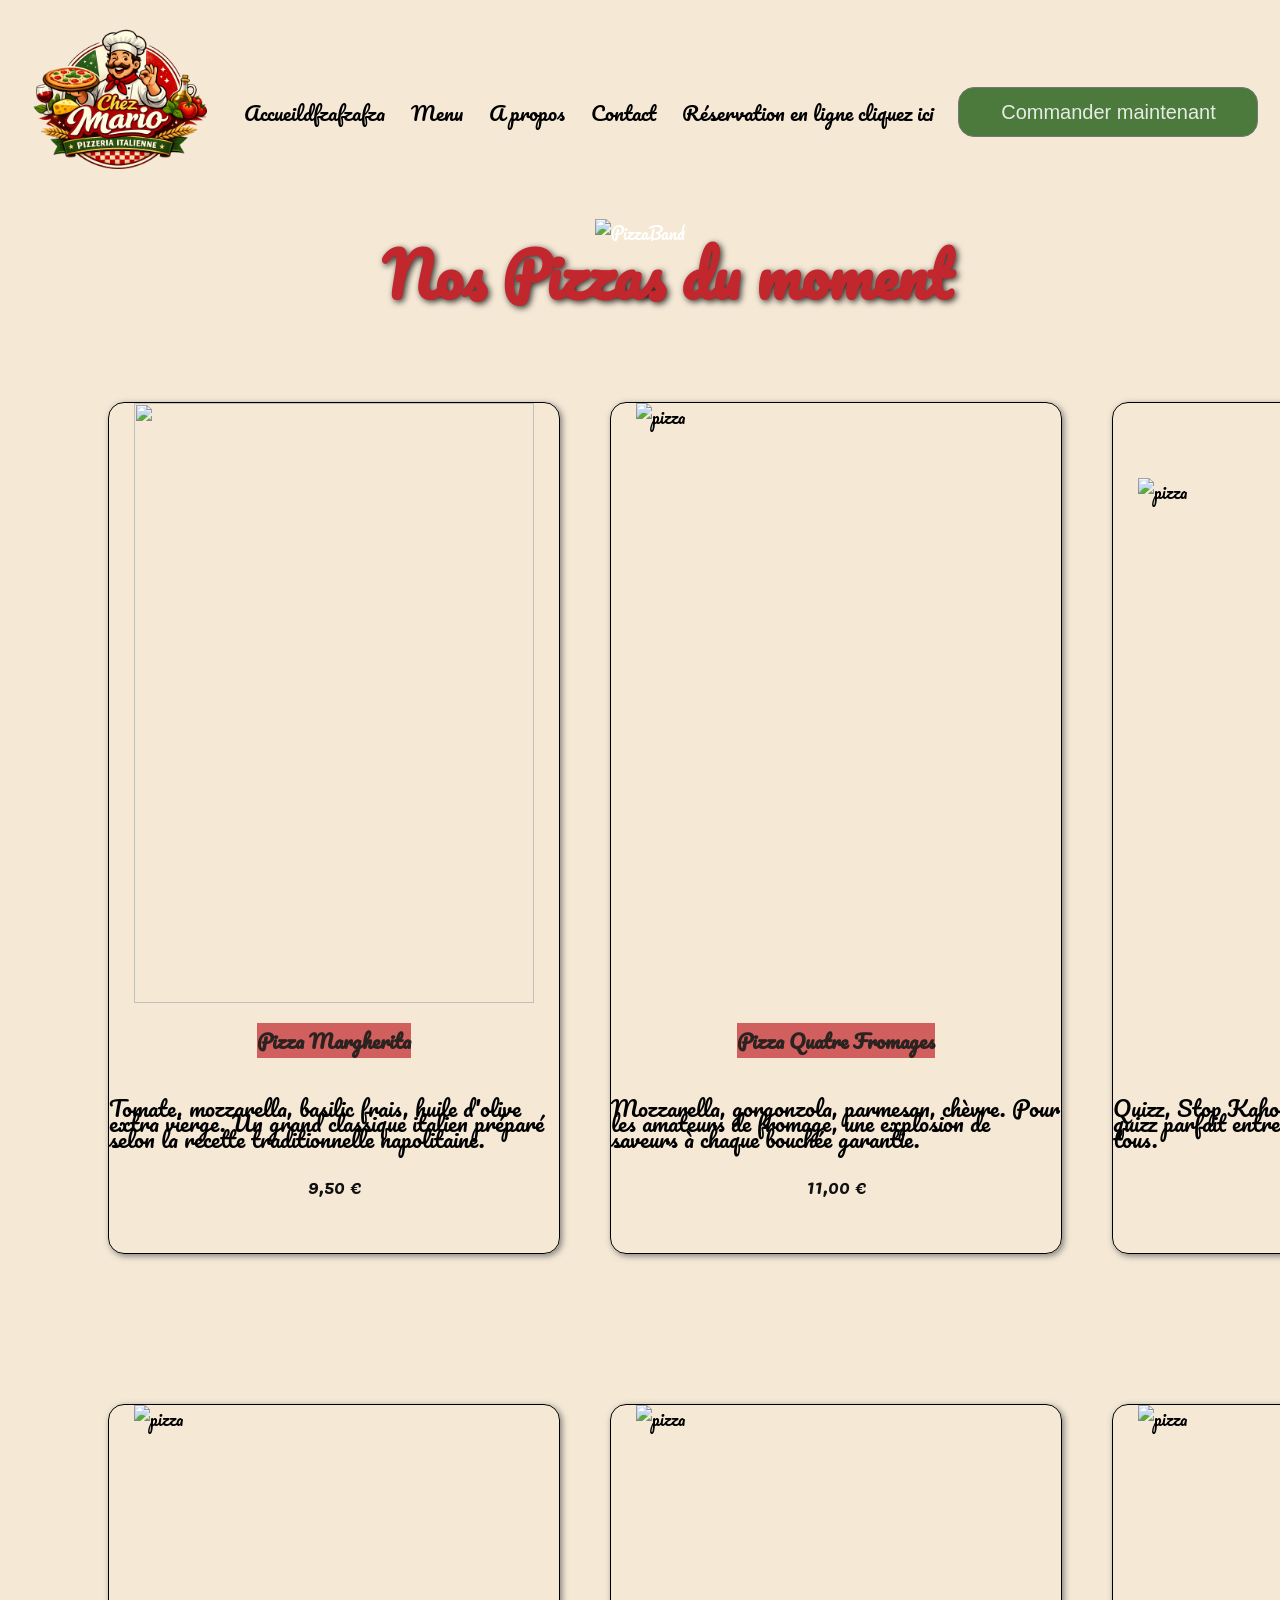
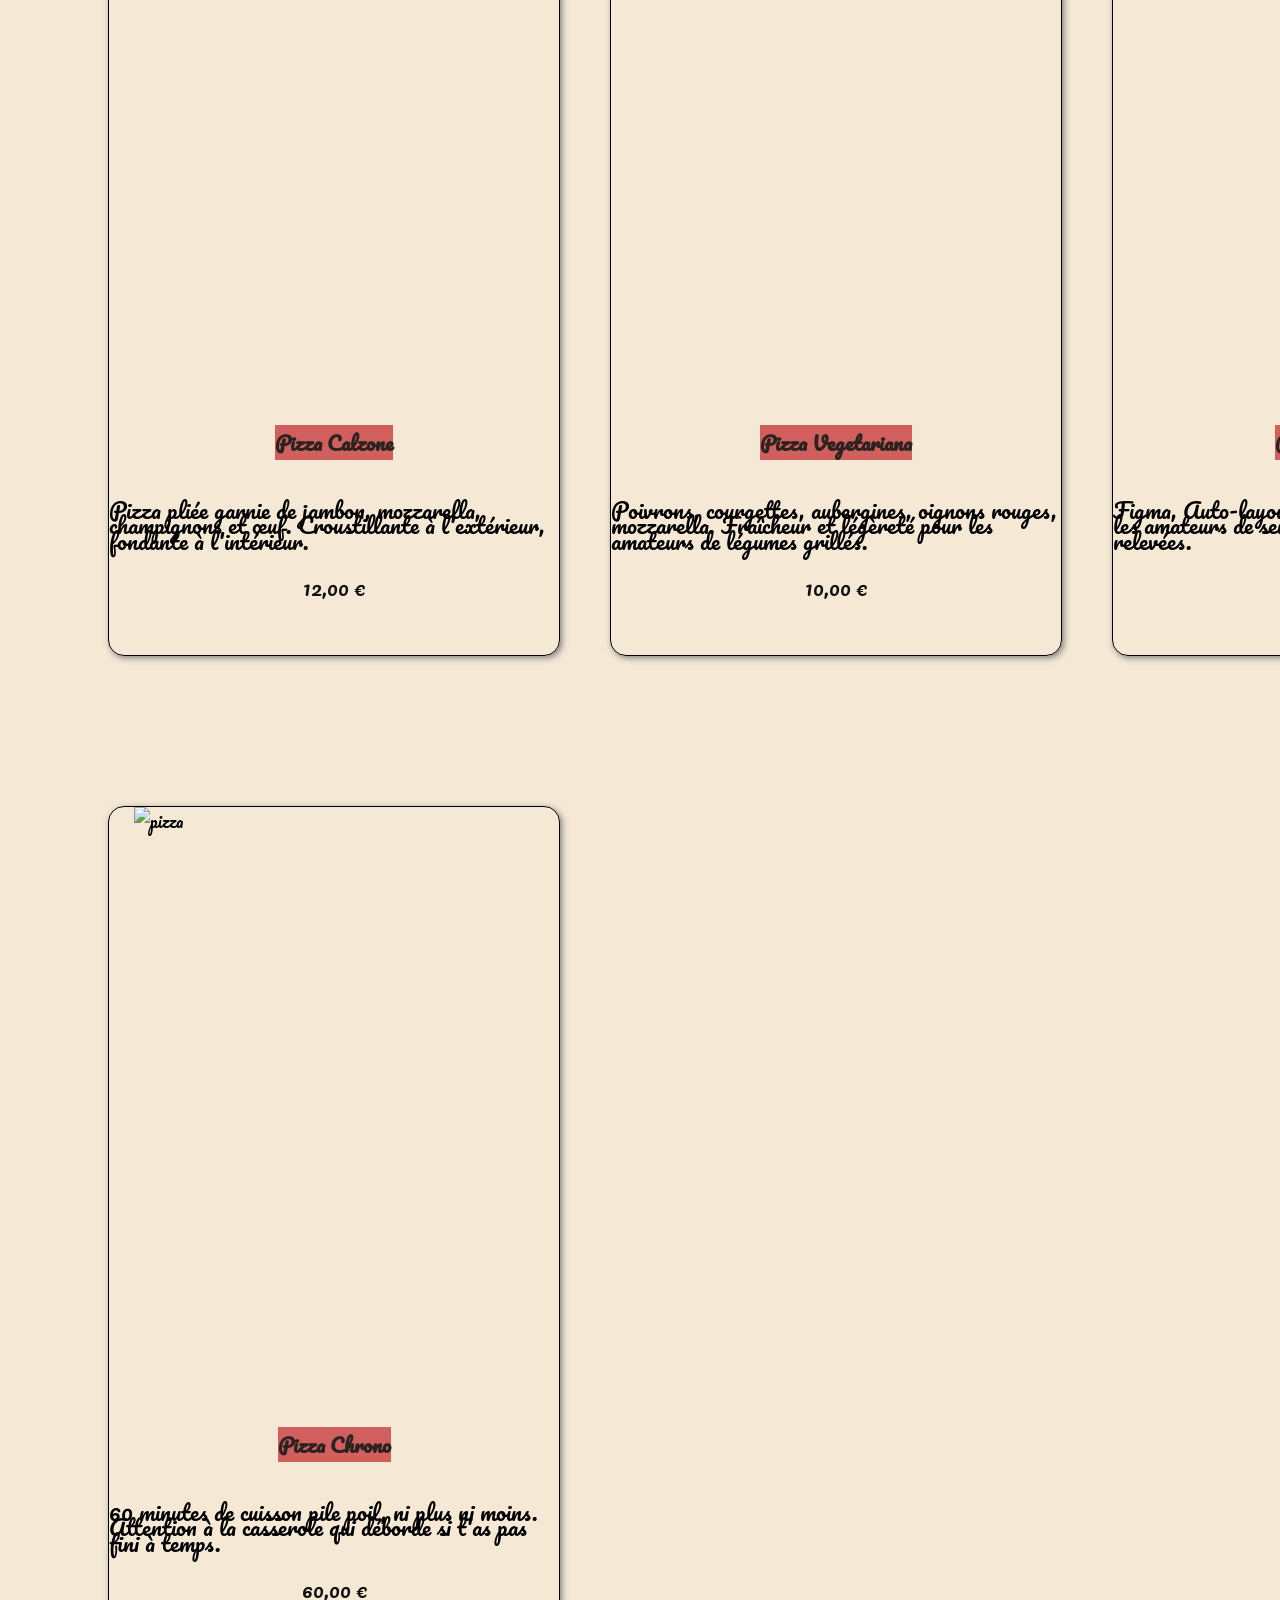
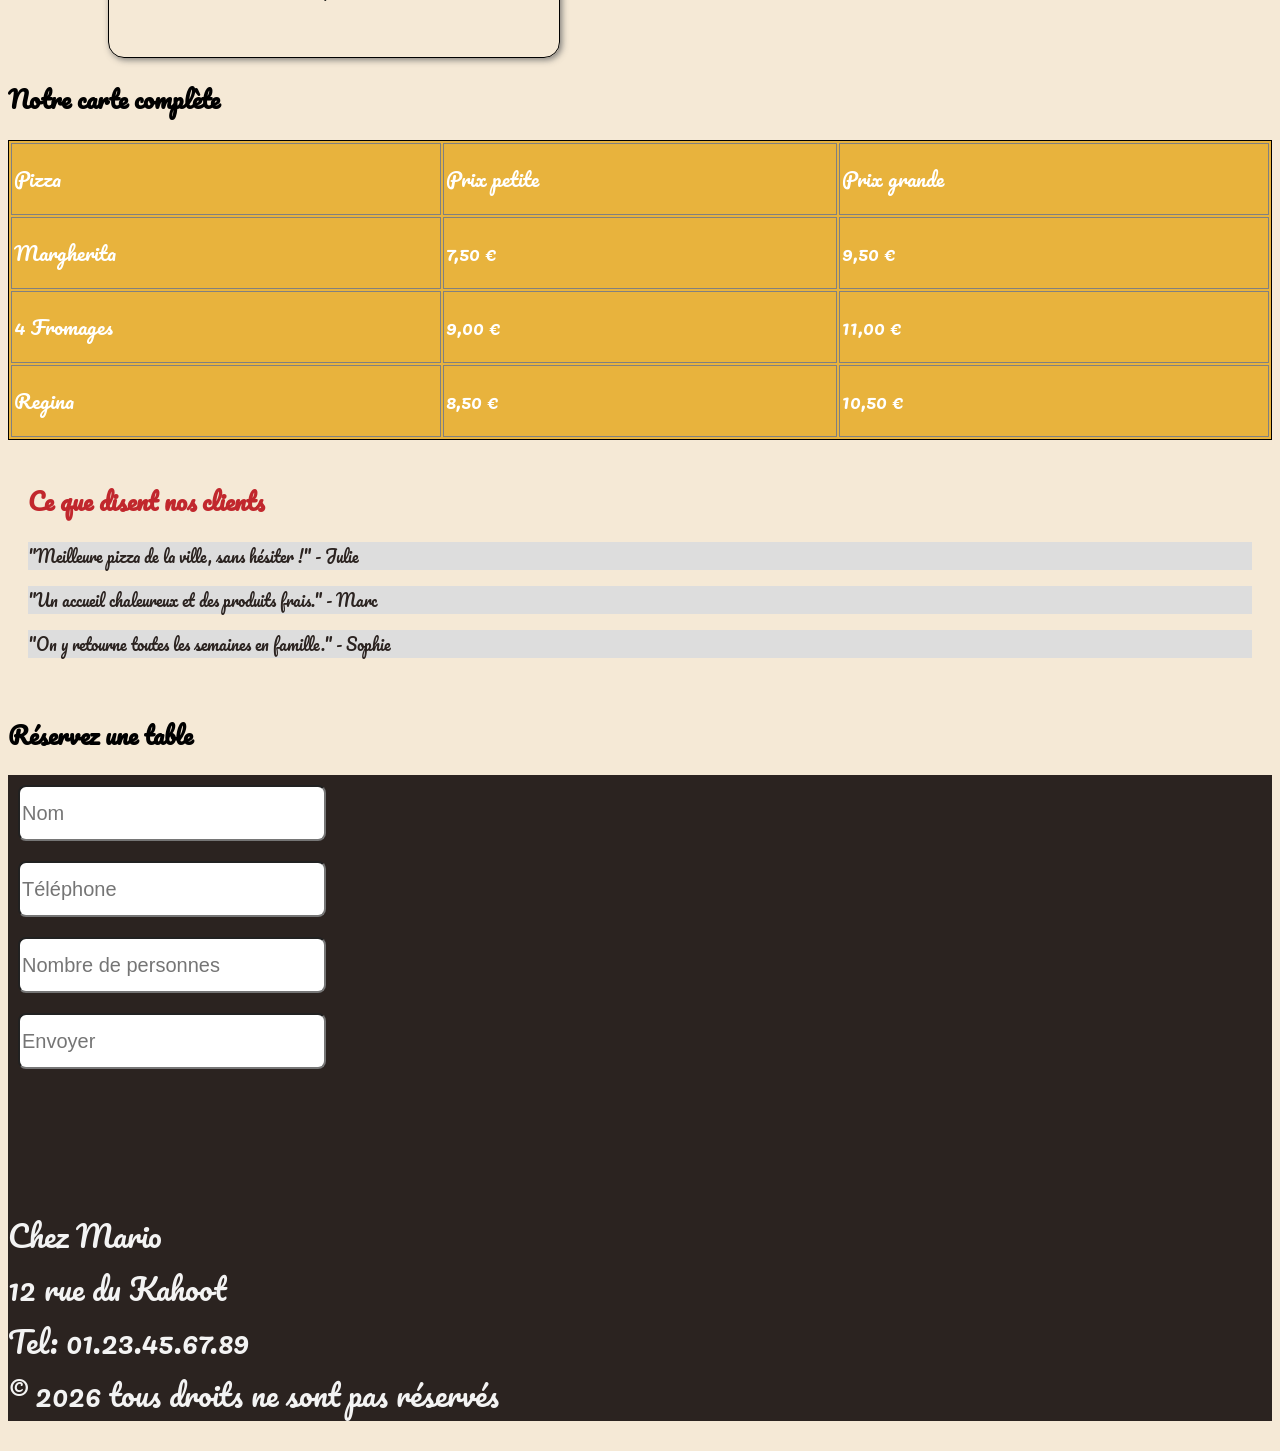
==== index.html @ 7721d5bf "ajout chemin avec IMG" ====
<!DOCTYPE html>
<html>

<head>
  <meta charset="UTF-8">
  <title>Chez Mario - Pizzeria</title>
  <meta name="description"
    content="La pizza la plus stylée depuis la promo CDUI, testée et approuvée par 14 militaires en reconversion.">
  <link rel="stylesheet" href="style.css">
</head>

<body>

  <!-- 🕵️ Easter egg n°1 : si tu lis ce commentaire, va dire à Wassila que t'as trouvé le premier oeuf caché, +1 point bonus -->

  <div class="nav">
    <img class="logoMario" src="img/logo.png" alt="Mario pizzeria">
    <a href="#">Accueildfzafzafza</a>
    <a href="#">Menu</a>
    <a href="#">A propos</a>
    <a href="#">Contact
      <a href="#">Réservation en ligne cliquez ici</a>
      <button class="btn">Commander maintenant</button>
  </div>

  <div class="hero">
    <div class="hero-image">
      <img class="logoPizza" src="\Site-pizza-a-refondre\img\logo2.jpg" alt="PizzaBand">
      <h2 class="hero-title">Nos Pizzas du moment</h2>
    </div>
  </div>

  <div class="cards">
    <div class="card" id="card1">

      <img src="/Site-pizza-a-refondre/img/pizza01.jpeg">
      <h3>Pizza Margherita</h3>
      <p>Tomate, mozzarella, basilic frais, huile d'olive extra vierge. Un grand classique italien préparé selon la
        recette traditionnelle napolitaine.</p>
      <span class="price">9,50 €</span>
    </div>

    <div class="card" id="card2">

      <img src="/Site-pizza-a-refondre/img/pizza02.jpeg" alt="pizza">
      <h3>Pizza Quatre Fromages</h3>
      <p>Mozzarella, gorgonzola, parmesan, chèvre. Pour les amateurs de fromage, une explosion de saveurs à chaque
        bouchée garantie.</p>
      <span class="price">11,00 €</span>
    </div>

    <div class="card" id="card3">
      <h3>Pizza Kahoot</h3>
      <img src="/Site-pizza-a-refondre/img/pizza03.jpeg" alt="pizza">
      <p>Quizz, Stop Kahoot, Conforama, Lt Bus. Un quizz parfait entre simplicité et humour pour tous.</p>
      <span class="price">10,50 €</span>
    </div>

    <div class="card" id="card4">

      <img src="\Site-pizza-a-refondre\img\pizza04.jpeg" alt="pizza">
      <h3>Pizza Calzone</h3>
      <p>Pizza pliée garnie de jambon, mozzarella, champignons et œuf. Croustillante à l'extérieur, fondante à
        l'intérieur.</p>
      <span class="price">12,00 €</span>
    </div>

    <div class="card" id="card5">
      <img src="\Site-pizza-a-refondre\img\pizzza05.jpeg" alt="pizza">
      <h3>Pizza Vegetariana</h3>
      <p>Poivrons, courgettes, aubergines, oignons rouges, mozzarella. Fraîcheur et légèreté pour les amateurs de
        légumes grillés.</p>
      <span class="price">10,00 €</span>
    </div>

    <div class="card" id="card6">

      <img src="\Site-pizza-a-refondre\img\pizzza06.jpeg" alt="pizza">
      <h3>Pizza Discount</h3>
      <p>Figma, Auto-layout, tomate, Composant. Pour les amateurs de sensations fortes et de saveurs relevées.</p>
      <span class="price">11,50 €</span>
    </div>

    <!-- 🕵️ Easter egg n°2 : cette carte elle n'apparaîtra nulle part si display:flex déborde mal, patience -->
    <div class="card" id="card7">

      <img src="\Site-pizza-a-refondre\img\pizzza06.jpeg" alt="pizza">
      <h3>Pizza Chrono</h3>
      <p>60 minutes de cuisson pile poil, ni plus ni moins. Attention à la casserole qui déborde si t'as pas fini à
        temps.</p>
      <span class="price">60,00 €</span>
    </div>
  </div>

  <h2>Notre carte complète</h2>
  <table class="menu-table">
    <tr>
      <td>Pizza</td>
      <td>Prix petite</td>
      <td>Prix grande
    </tr>
    <tr>
      <td>Margherita</td>
      <td>7,50 €</td>
      <td>9,50 €</td>
    </tr>
    <tr>
      <td>4 Fromages</td>
      <td>9,00 €
      <td>11,00 €</td>
    </tr>
    <tr>
      <td>Regina</td>
      <td>8,50 €</td>
      <td>10,50 €</td>
    </tr>
  </table>

  <div class="avis">
    <h2>Ce que disent nos clients</h2>
    <div class="item">
      <span>"Meilleure pizza de la ville, sans hésiter !" - Julie</span><br>
      <p></p>
    </div>
    <div class="item">
      <span>"Un accueil chaleureux et des produits frais." - Marc</span><br>
      <p></p>
    </div>
    <div class="item">
      <span>"On y retourne toutes les semaines en famille." - Sophie</span><br>
      <p></p>
    </div>
  </div>

  <h2>Réservez une table</h2>
  <form>
    <input type="text" placeholder="Nom">
    <input type="text" placeholder="Téléphone">
    <input type="text" placeholder="Nombre de personnes">
    <input type="text" placeholder="Envoyer">
  </form>

  <div class="footer">
    <p>Chez Mario <br> 12 rue du Kahoot <br> Tel: 01.23.45.67.89 <br> © 2026 tous droits ne sont pas réservés
  </div>

  <!-- Easter egg n°3 : le dernier oeuf caché. Si t'as ouvert l'inspecteur jusqu'ici, t'es exactement le genre de dev qu'on veut former. -->

</body>

</html>
---- style.css ----
@import url('https://fonts.googleapis.com/css2?family=Nunito:ital,wght@0,200..1000;1,200..1000&family=Pacifico&display=swap');

.logoMario {
  height: 200px;
}

body {
  background-color: #F5E9D6;
  font-family: pacifico;
}

.logoPizza {
  height: 385px;
}

.hero {
  color: #ffffff;
  padding: 5px;
  text-align: center;
  margin-bottom: 50px;
}

.hero-image {
  position: relative;
  display: inline-block;
}

.hero-title {
  font-family: pacifico;
  position: absolute;
  top: 20%;
  left: 80%;
  transform: translate(-50%, -50%);
  color: #C1272D;
  text-shadow: 2px 2px 6px rgba(0, 0, 0, 0.8);
  white-space: nowrap;
}

h1 {
  color: #F5E9D6;
  font-size: 60px;
  text-shadow: 2px 2px black;
  text-align: center;
  background: #C1272D;
}


.nav {
  margin-top: 10px;
  display: flex;
  justify-content: space-around;
  background-color: #F5E9D6;
  padding: 2px;
}

.nav a {
  display: flex;
  align-items: center;
  color: rgb(0, 0, 0);
  margin-right: 3px;
  text-decoration: none;
  font-size: 20px;
}

.hero h2{
font-size: 60px;
}

.hero h2.title {
font-family: nunito;
}

.cards {
  display: grid;
  grid-template-columns: repeat(3, 1fr);
  grid-template-rows: repeat(2, 1fr);
  gap: 50px;
  margin-left: 100px;
}

.card h3 {
  font-size: 20px;
  color: #2B2320;
  justify-content: center;
  background-color: #c1272cb4;
  position: relative;
}


.card p {
  font-size: 22px;
  line-height: 0.7;
}

.card img {
  width: 400px;
  height: 400px;
}

div.card {
  border: 1px solid black;
  border-radius: 1rem;
  display: flex;
  flex-direction: column;
  align-items: center;
  width: 450px;
  height: 850px;
  box-shadow: 2px 2px 6px rgba(102, 102, 102, 0.815);
  margin-top: 100px;
}

.card img {
  width: 400px;
  height: 600px;
}

button {
  background: #4C7A3D;
  color: #e6ece4;
  height: 50px;
  width: 300px;
  border: 1px solid rgb(119, 118, 118);
  border-radius: 1rem;
  padding: 1px;
  font-size: 20px;
  font-family:Arial, Helvetica, sans-serif;
}

.nav {
  display: flex;
  align-items: center;
}

.menu-table {
  width: 100%;
  height: 300px;
  border: 1px solid black;
  font-size: 20px;
  color: white;
  background: #E8B33D;
}

.menu-table td {
  border: 1px solid grey;
  padding: 2px;
}

.avis {
  background: #F5E9D6;
  color: #C1272D;
  padding: 20px;
}

.avis .item {
  background: #ddd;
  color: #2B2320;
  margin-bottom: 1px;
  position: relative;
  z-index: 1;
}

.avis .item span {
  position: absolute;
  top: 0;
  left: 0;
  z-index: 1;
}

form {
  display: flex;
  flex-direction: column;
  gap: 20px;
  background: #2B2320;
  color: black;
  padding: 10px;
}

form input {
  
  width: 300px;
  height: 50px;
  font-size: 20px;
  border-radius: 0.5rem;
}

form button {
  background: rgb(255, 255, 255);
  color: black;
}

.footer {
  background-color: #2B2320;
  color: #f3f3f3;
  padding: 100px 0px 0px 0px;
  text-align: left;
  font-size: 30px;
}

.price {
  color: rgb(17, 17, 17);
  font-size: 20px;
}

span.price {
  display: flex;

}
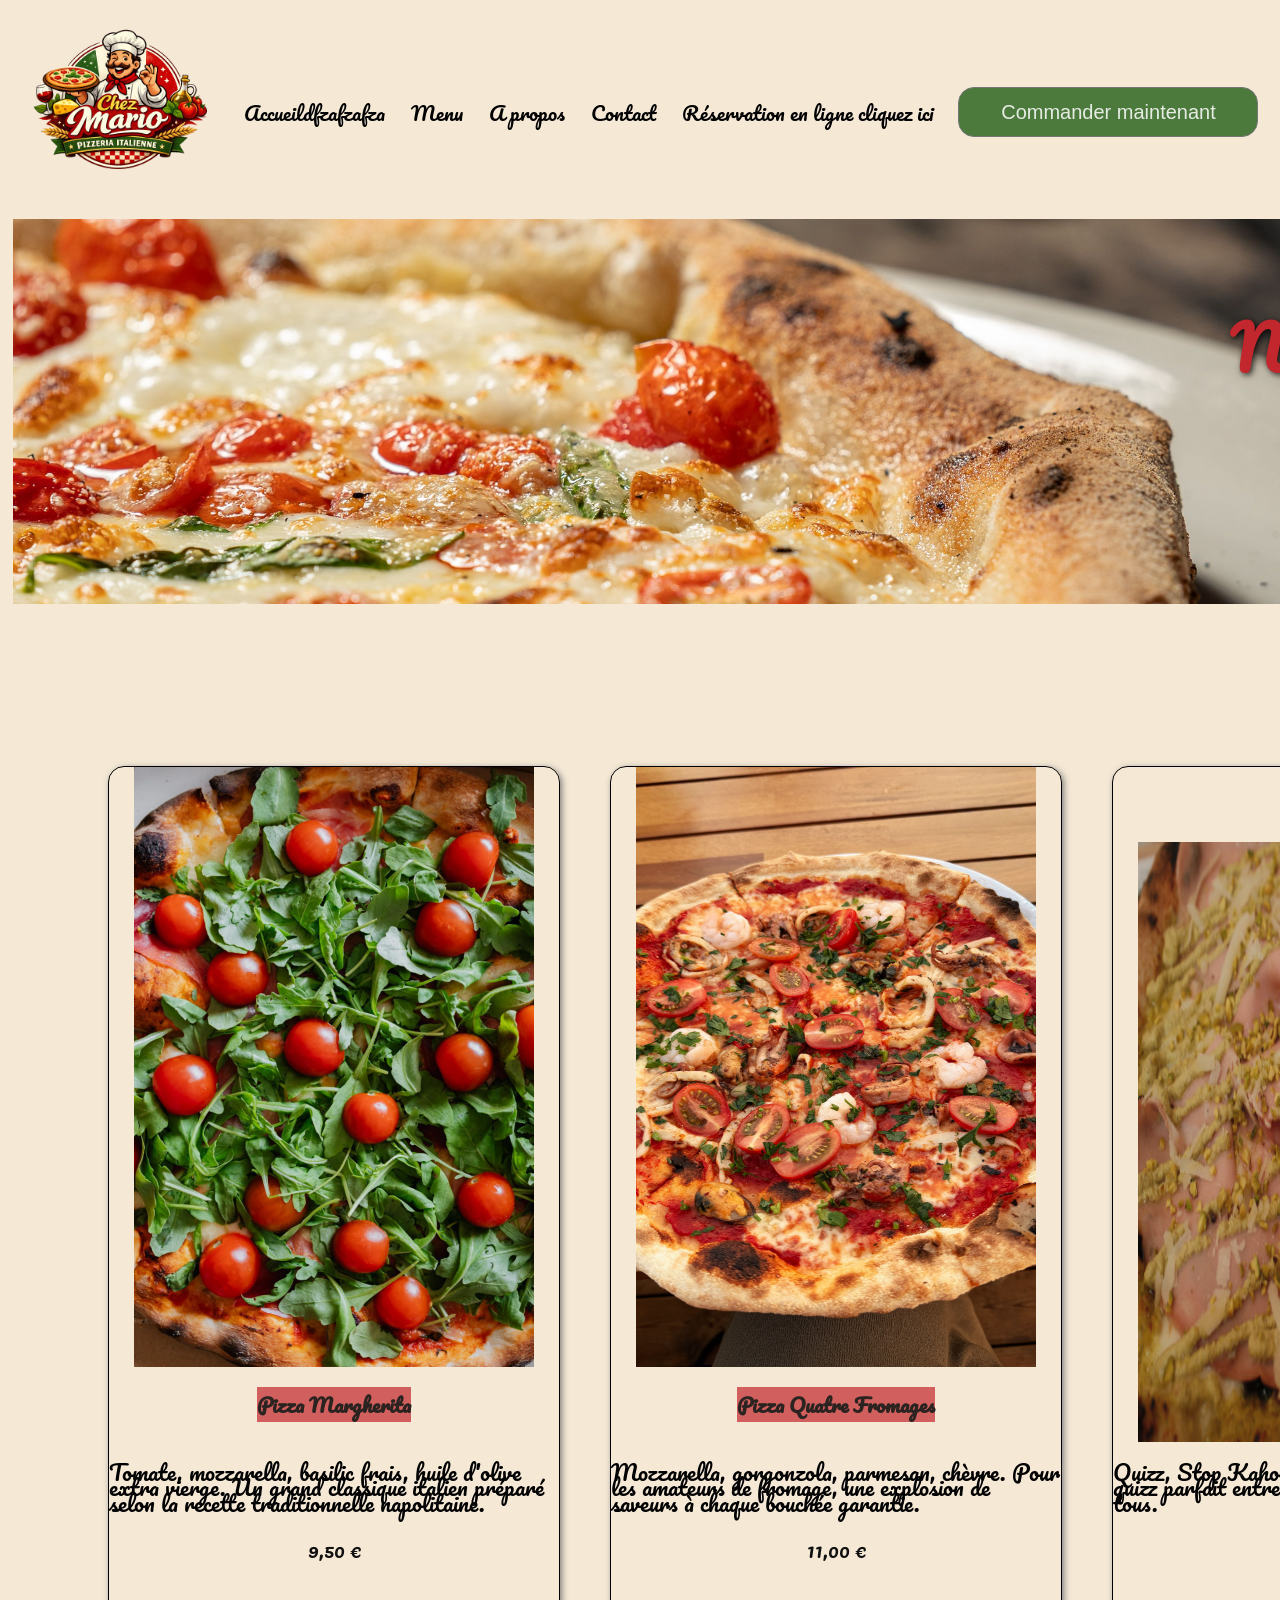
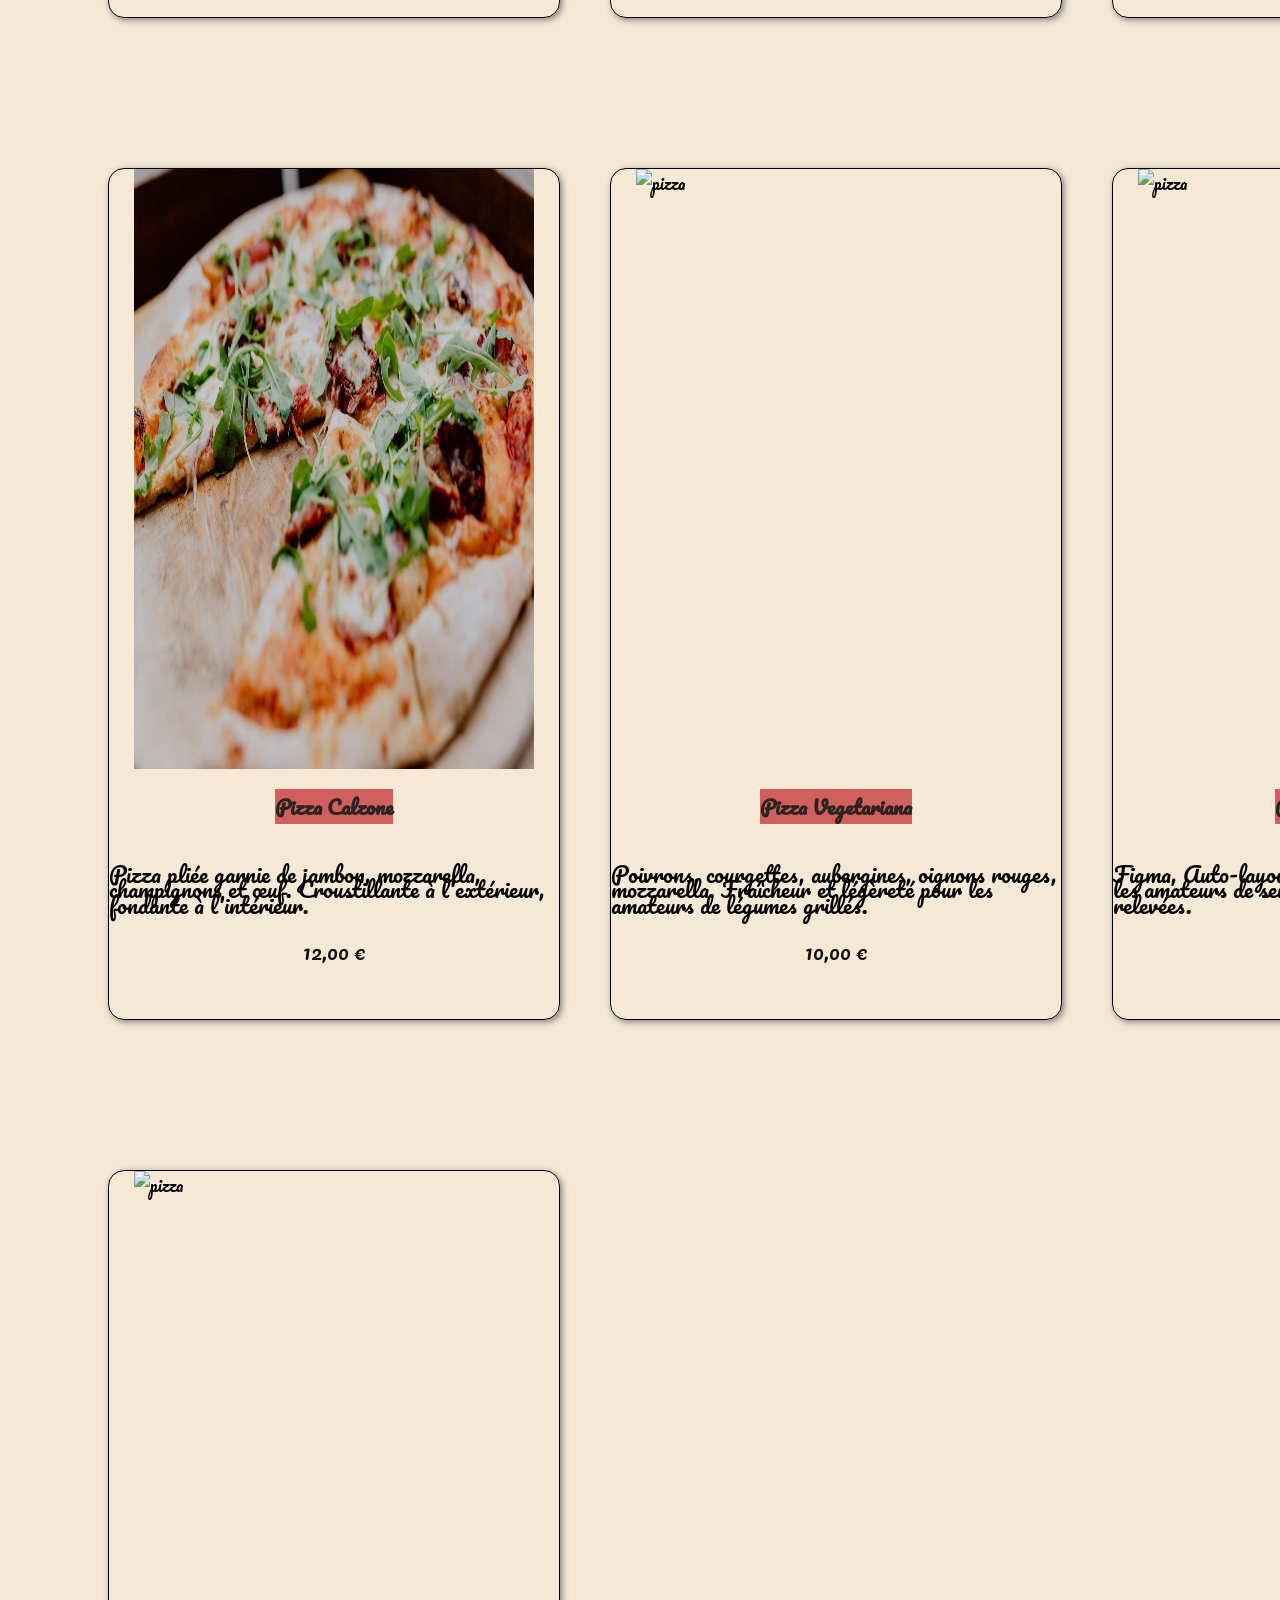
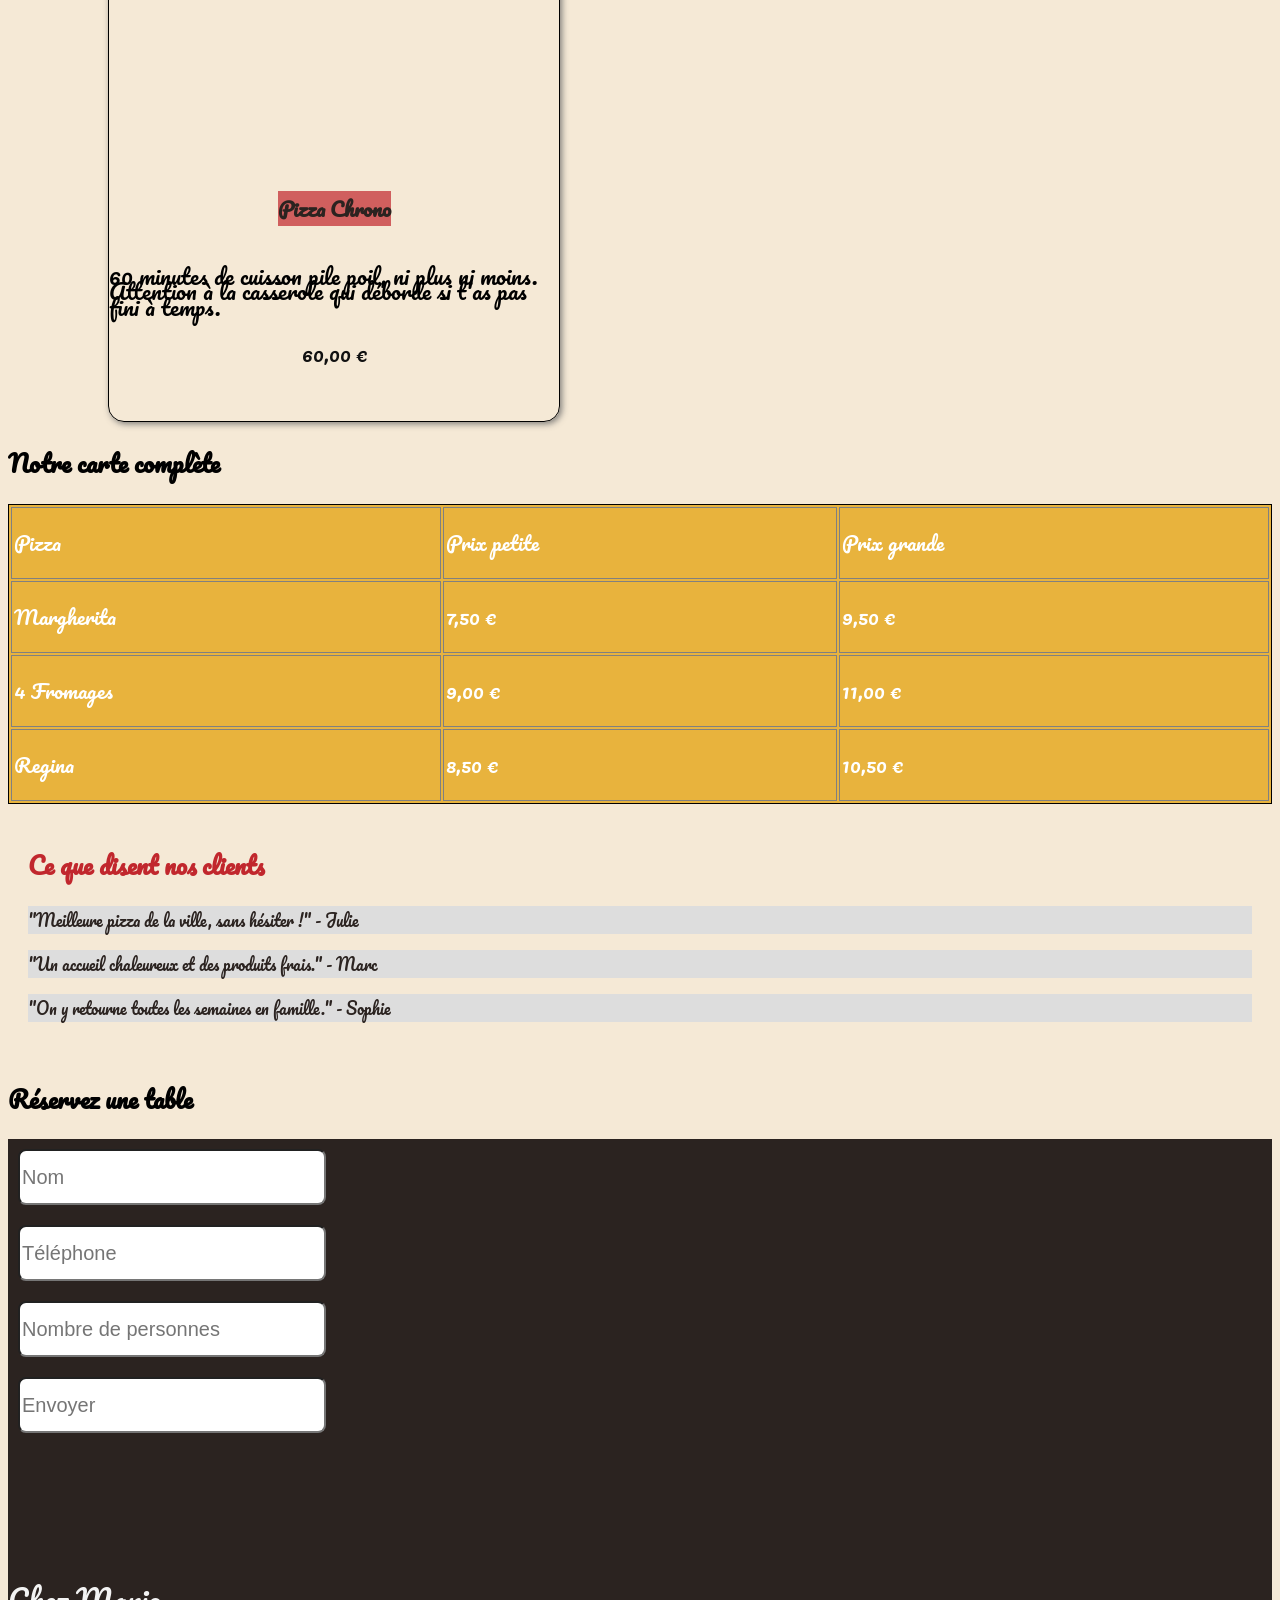
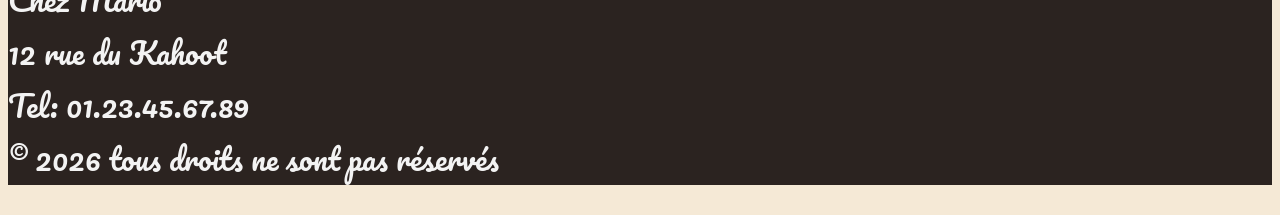
==== commit f1414d2f: "Changement photo" ====
--- a/index.html
+++ b/index.html
@@ -25,7 +25,7 @@
 
   <div class="hero">
     <div class="hero-image">
-      <img class="logoPizza" src="\Site-pizza-a-refondre\img\logo2.jpg" alt="PizzaBand">
+      <img class="logoPizza" src="img/logo2.jpg" alt="PizzaBand">
       <h2 class="hero-title">Nos Pizzas du moment</h2>
     </div>
   </div>
@@ -33,7 +33,7 @@
   <div class="cards">
     <div class="card" id="card1">
 
-      <img src="/Site-pizza-a-refondre/img/pizza01.jpeg">
+      <img src="img/pizza01.jpeg">
       <h3>Pizza Margherita</h3>
       <p>Tomate, mozzarella, basilic frais, huile d'olive extra vierge. Un grand classique italien préparé selon la
         recette traditionnelle napolitaine.</p>
@@ -42,7 +42,7 @@
 
     <div class="card" id="card2">
 
-      <img src="/Site-pizza-a-refondre/img/pizza02.jpeg" alt="pizza">
+      <img src="img/pizza02.jpeg" alt="pizza">
       <h3>Pizza Quatre Fromages</h3>
       <p>Mozzarella, gorgonzola, parmesan, chèvre. Pour les amateurs de fromage, une explosion de saveurs à chaque
         bouchée garantie.</p>
@@ -51,14 +51,14 @@
 
     <div class="card" id="card3">
       <h3>Pizza Kahoot</h3>
-      <img src="/Site-pizza-a-refondre/img/pizza03.jpeg" alt="pizza">
+      <img src="img/pizza03.jpeg" alt="pizza">
       <p>Quizz, Stop Kahoot, Conforama, Lt Bus. Un quizz parfait entre simplicité et humour pour tous.</p>
       <span class="price">10,50 €</span>
     </div>
 
     <div class="card" id="card4">
 
-      <img src="\Site-pizza-a-refondre\img\pizza04.jpeg" alt="pizza">
+      <img src="img/pizza04.jpeg" alt="pizza">
       <h3>Pizza Calzone</h3>
       <p>Pizza pliée garnie de jambon, mozzarella, champignons et œuf. Croustillante à l'extérieur, fondante à
         l'intérieur.</p>
@@ -66,7 +66,7 @@
     </div>
 
     <div class="card" id="card5">
-      <img src="\Site-pizza-a-refondre\img\pizzza05.jpeg" alt="pizza">
+      <img src="img/pizza05.jpeg" alt="pizza">
       <h3>Pizza Vegetariana</h3>
       <p>Poivrons, courgettes, aubergines, oignons rouges, mozzarella. Fraîcheur et légèreté pour les amateurs de
         légumes grillés.</p>
@@ -75,7 +75,7 @@
 
     <div class="card" id="card6">
 
-      <img src="\Site-pizza-a-refondre\img\pizzza06.jpeg" alt="pizza">
+      <img src="img/pizza06.jpeg" alt="pizza">
       <h3>Pizza Discount</h3>
       <p>Figma, Auto-layout, tomate, Composant. Pour les amateurs de sensations fortes et de saveurs relevées.</p>
       <span class="price">11,50 €</span>
@@ -84,7 +84,7 @@
     <!-- 🕵️ Easter egg n°2 : cette carte elle n'apparaîtra nulle part si display:flex déborde mal, patience -->
     <div class="card" id="card7">
 
-      <img src="\Site-pizza-a-refondre\img\pizzza06.jpeg" alt="pizza">
+      <img src="img/pizza06.jpeg" alt="pizza">
       <h3>Pizza Chrono</h3>
       <p>60 minutes de cuisson pile poil, ni plus ni moins. Attention à la casserole qui déborde si t'as pas fini à
         temps.</p>
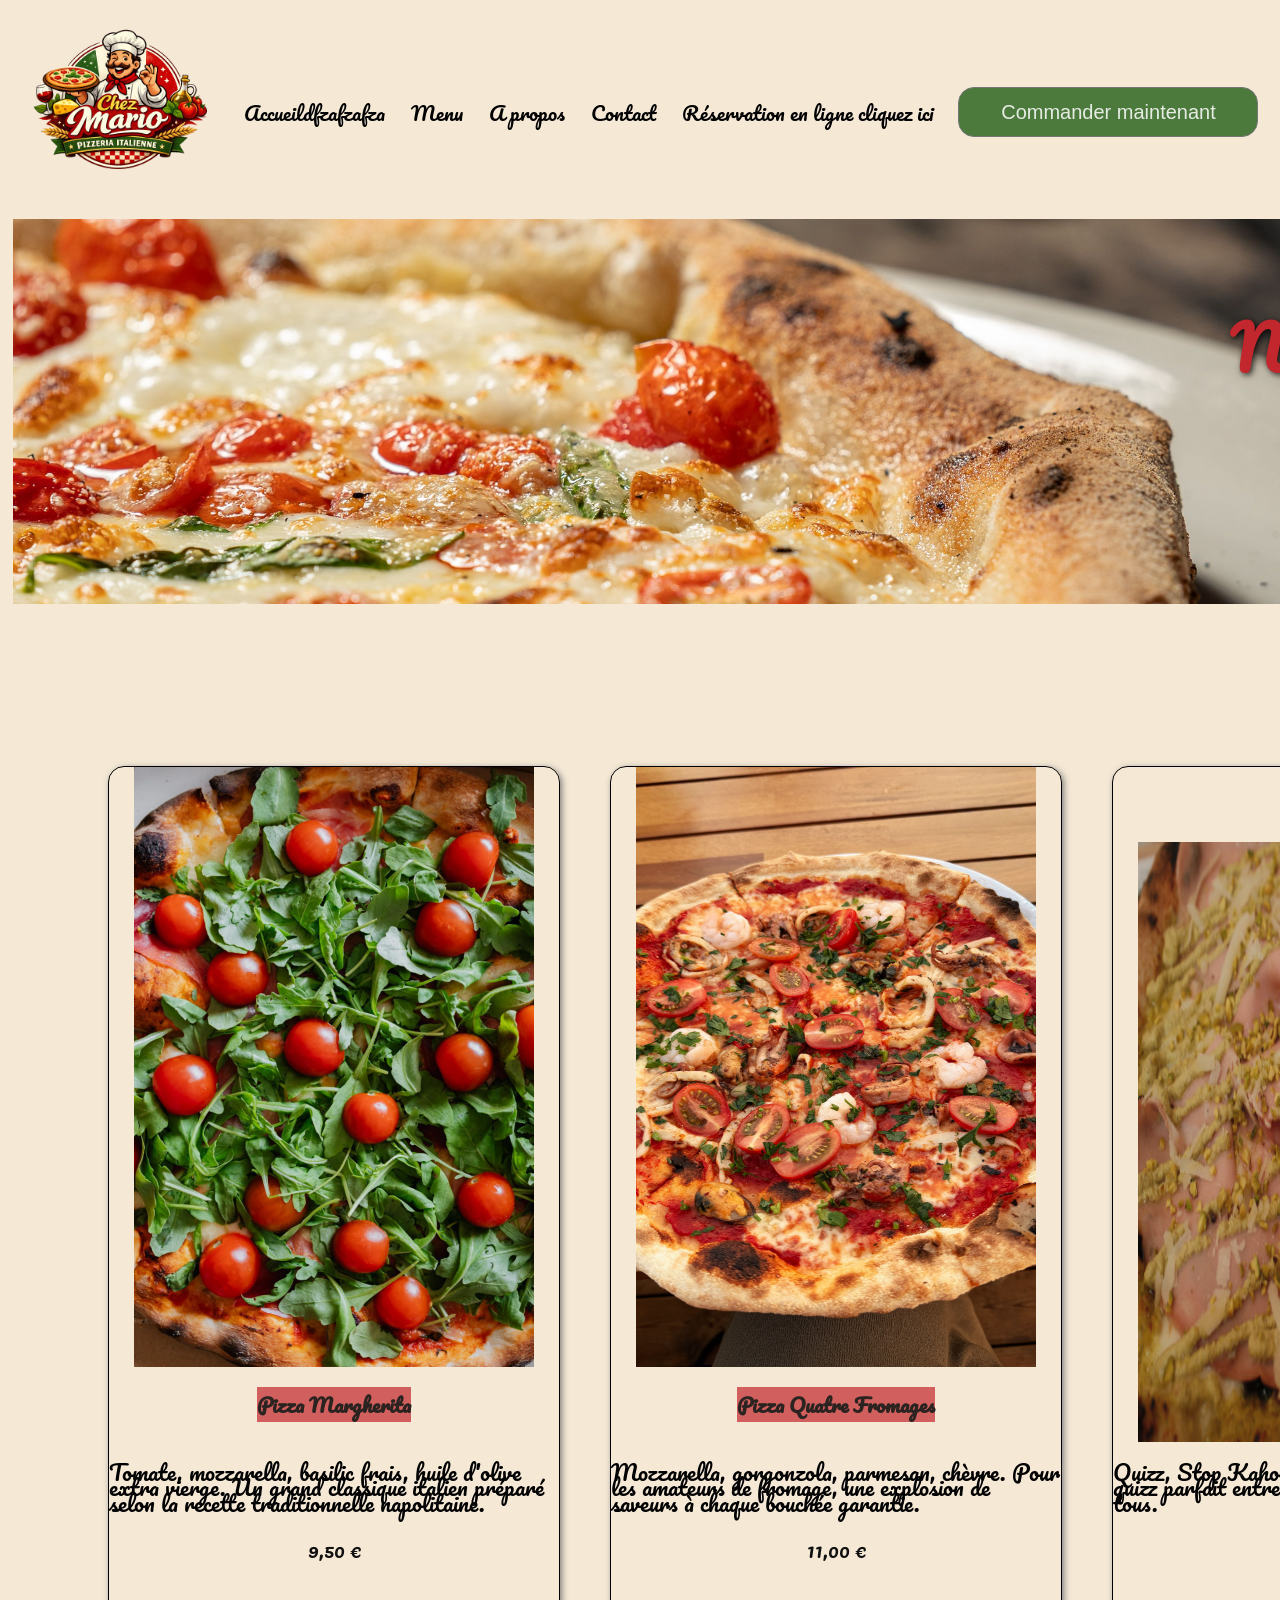
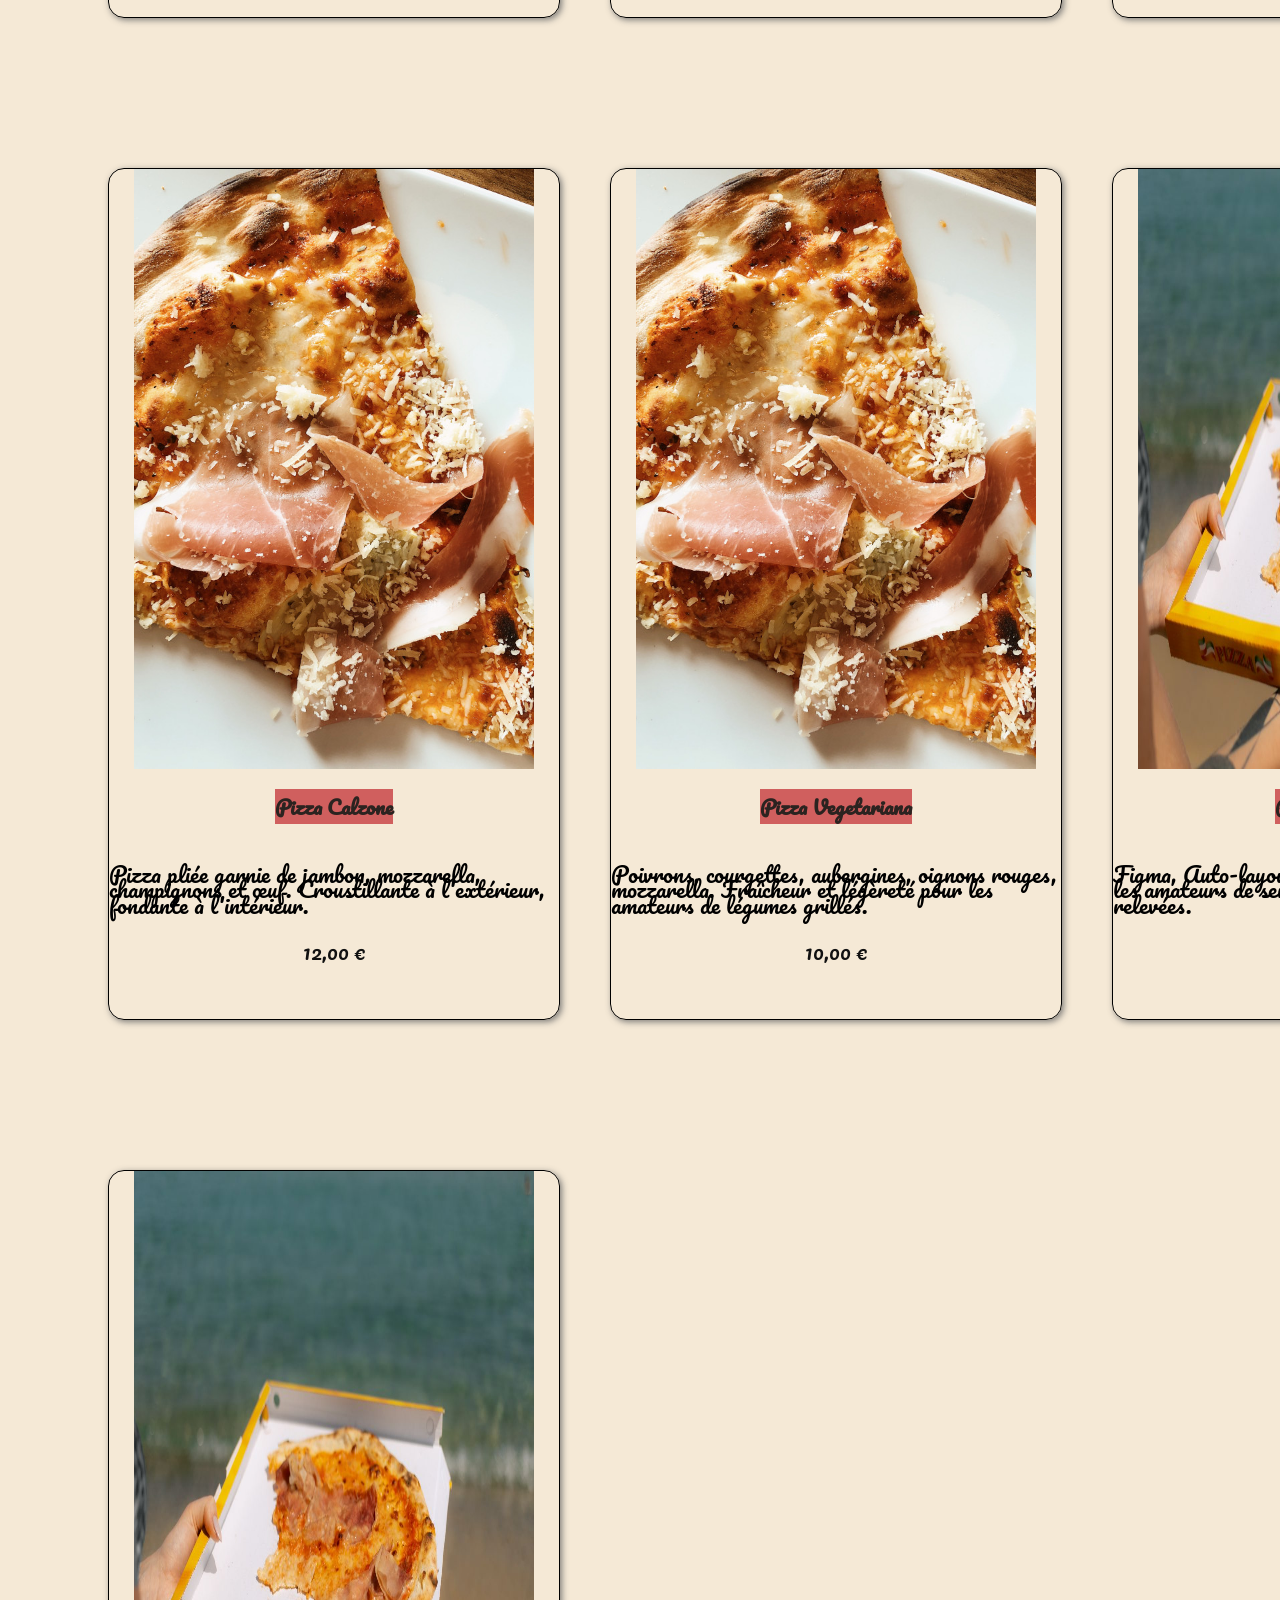
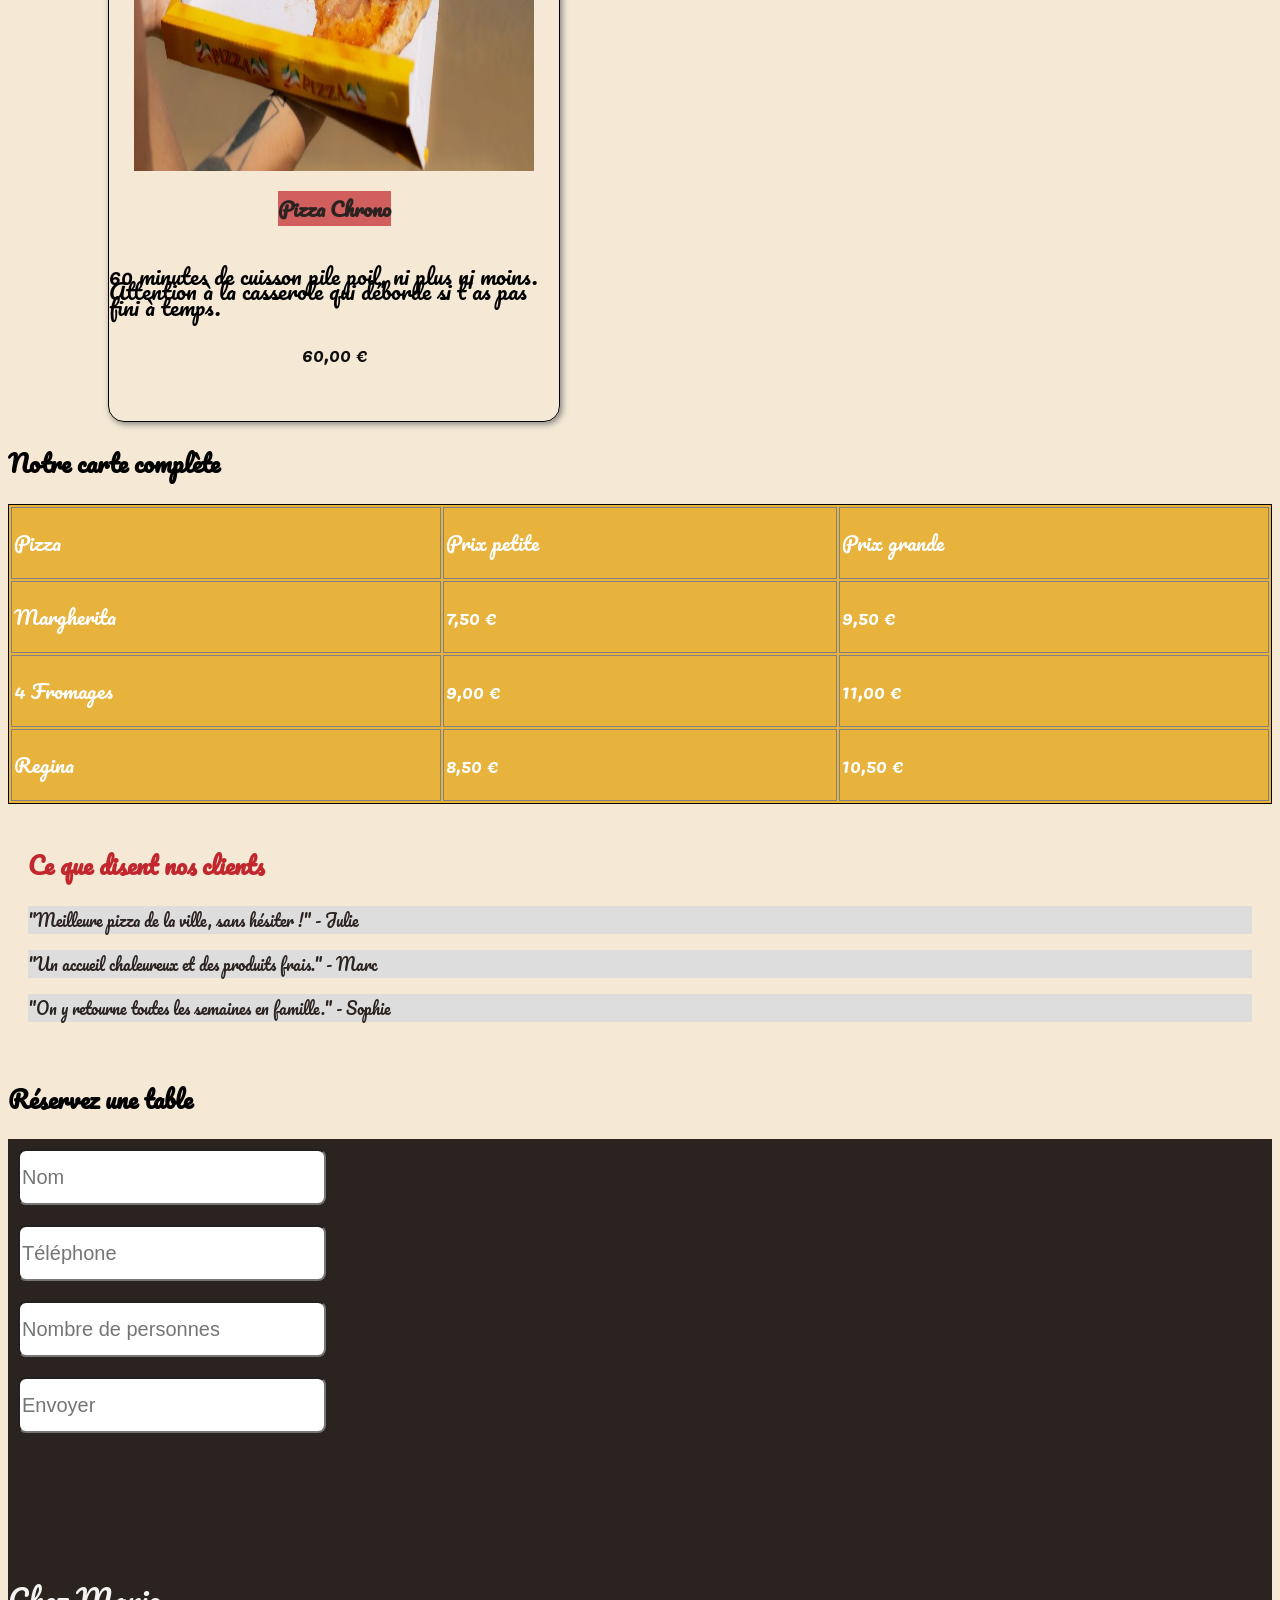
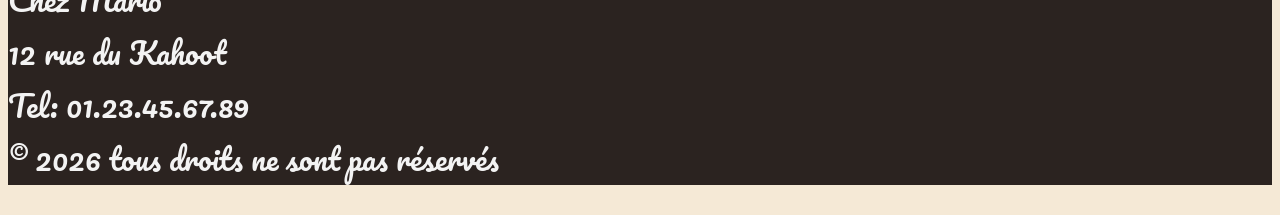
==== commit c67adc75: "modifier photo" ====
--- a/index.html
+++ b/index.html
@@ -58,7 +58,7 @@
 
     <div class="card" id="card4">
 
-      <img src="img/pizza04.jpeg" alt="pizza">
+      <img src="img/pizza05.jpeg" alt="pizza">
       <h3>Pizza Calzone</h3>
       <p>Pizza pliée garnie de jambon, mozzarella, champignons et œuf. Croustillante à l'extérieur, fondante à
         l'intérieur.</p>
@@ -84,7 +84,7 @@
     <!-- 🕵️ Easter egg n°2 : cette carte elle n'apparaîtra nulle part si display:flex déborde mal, patience -->
     <div class="card" id="card7">
 
-      <img src="img/pizza06.jpeg" alt="pizza">
+      <img src="img/pizzza06.jpeg" alt="pizza">
       <h3>Pizza Chrono</h3>
       <p>60 minutes de cuisson pile poil, ni plus ni moins. Attention à la casserole qui déborde si t'as pas fini à
         temps.</p>
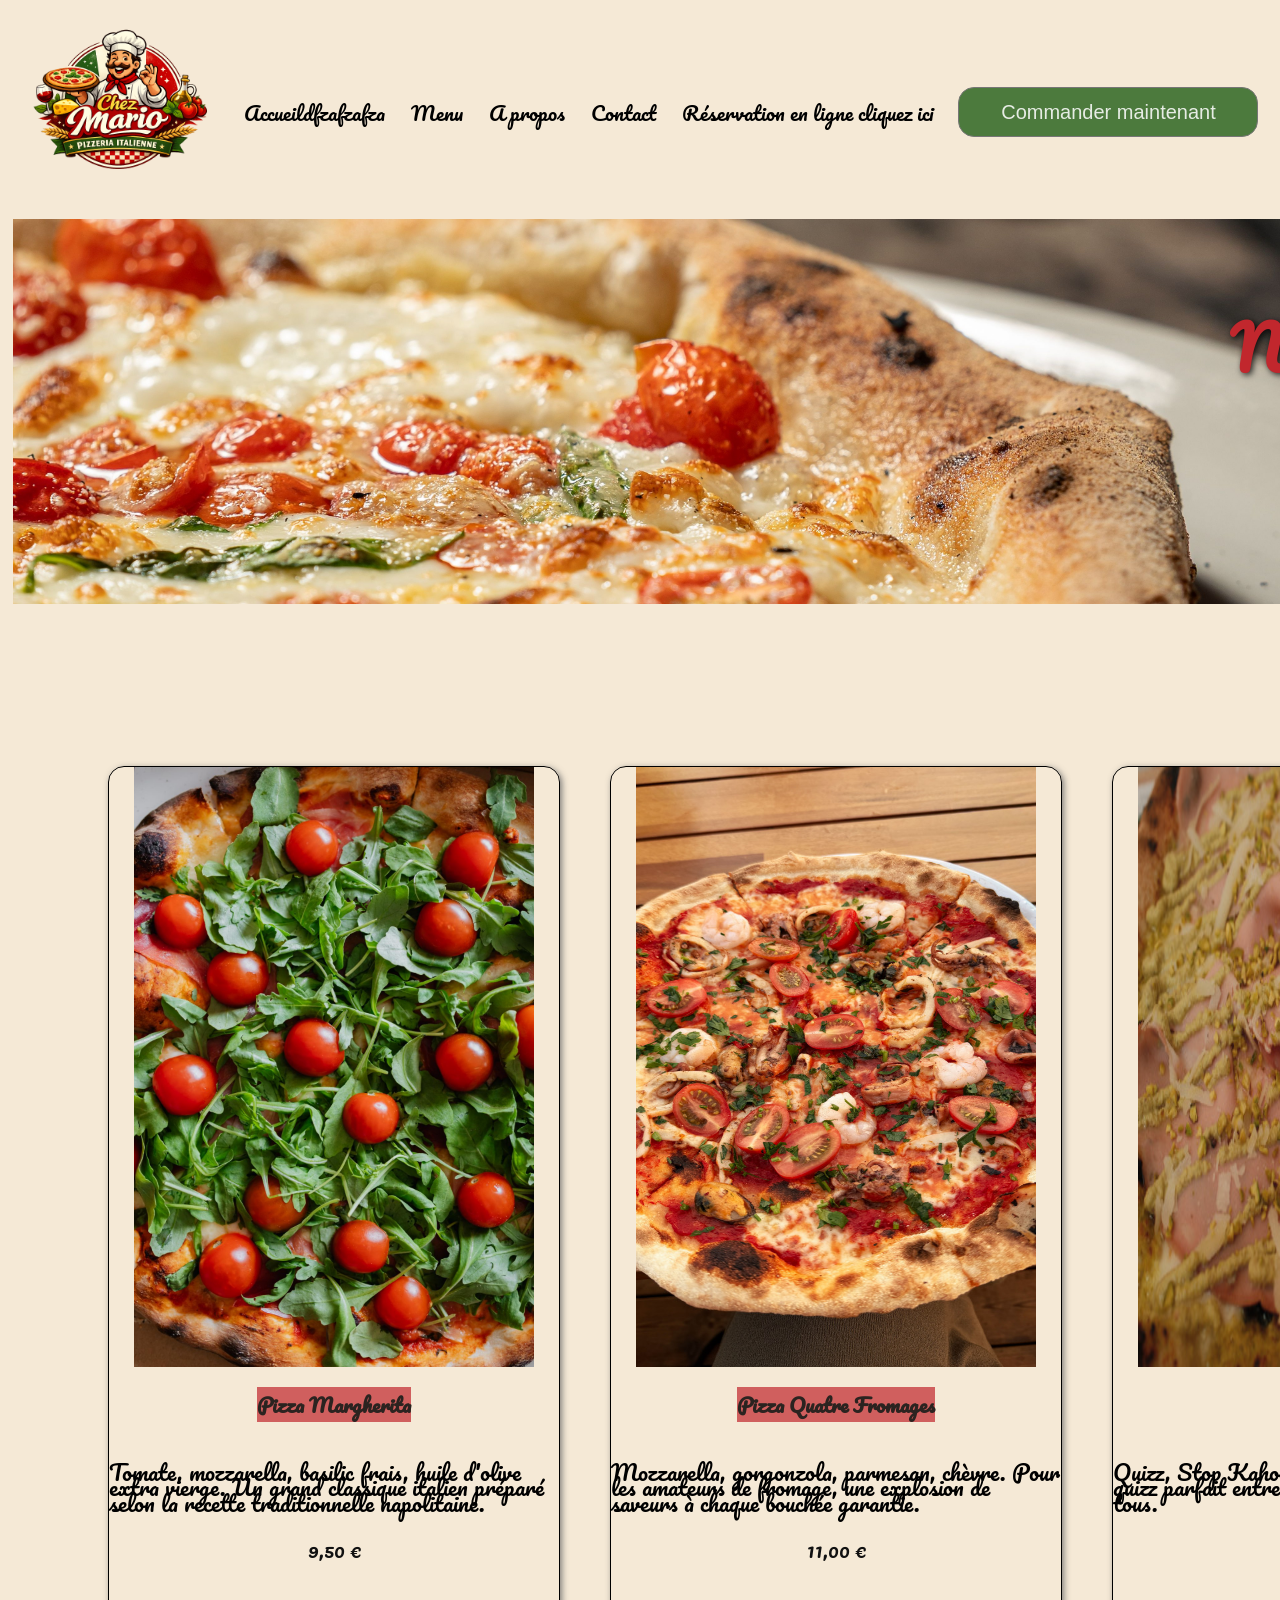
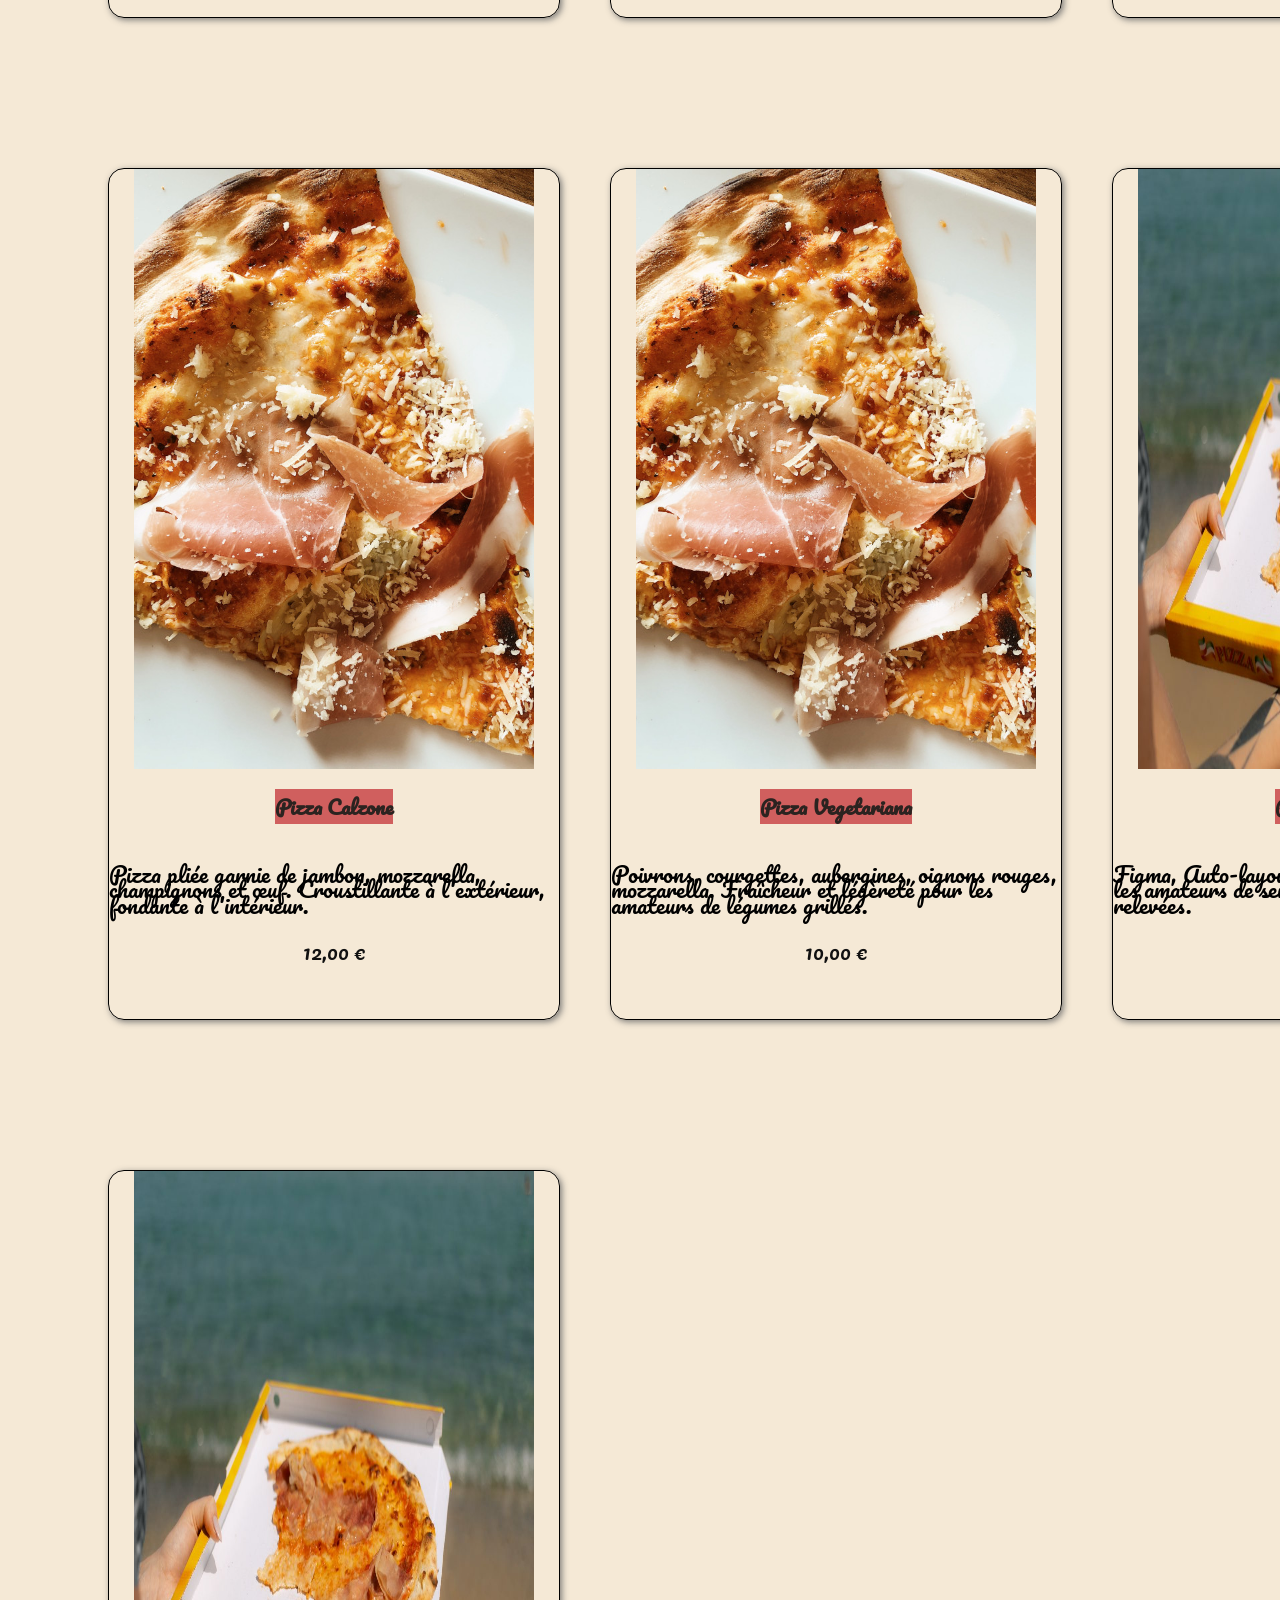
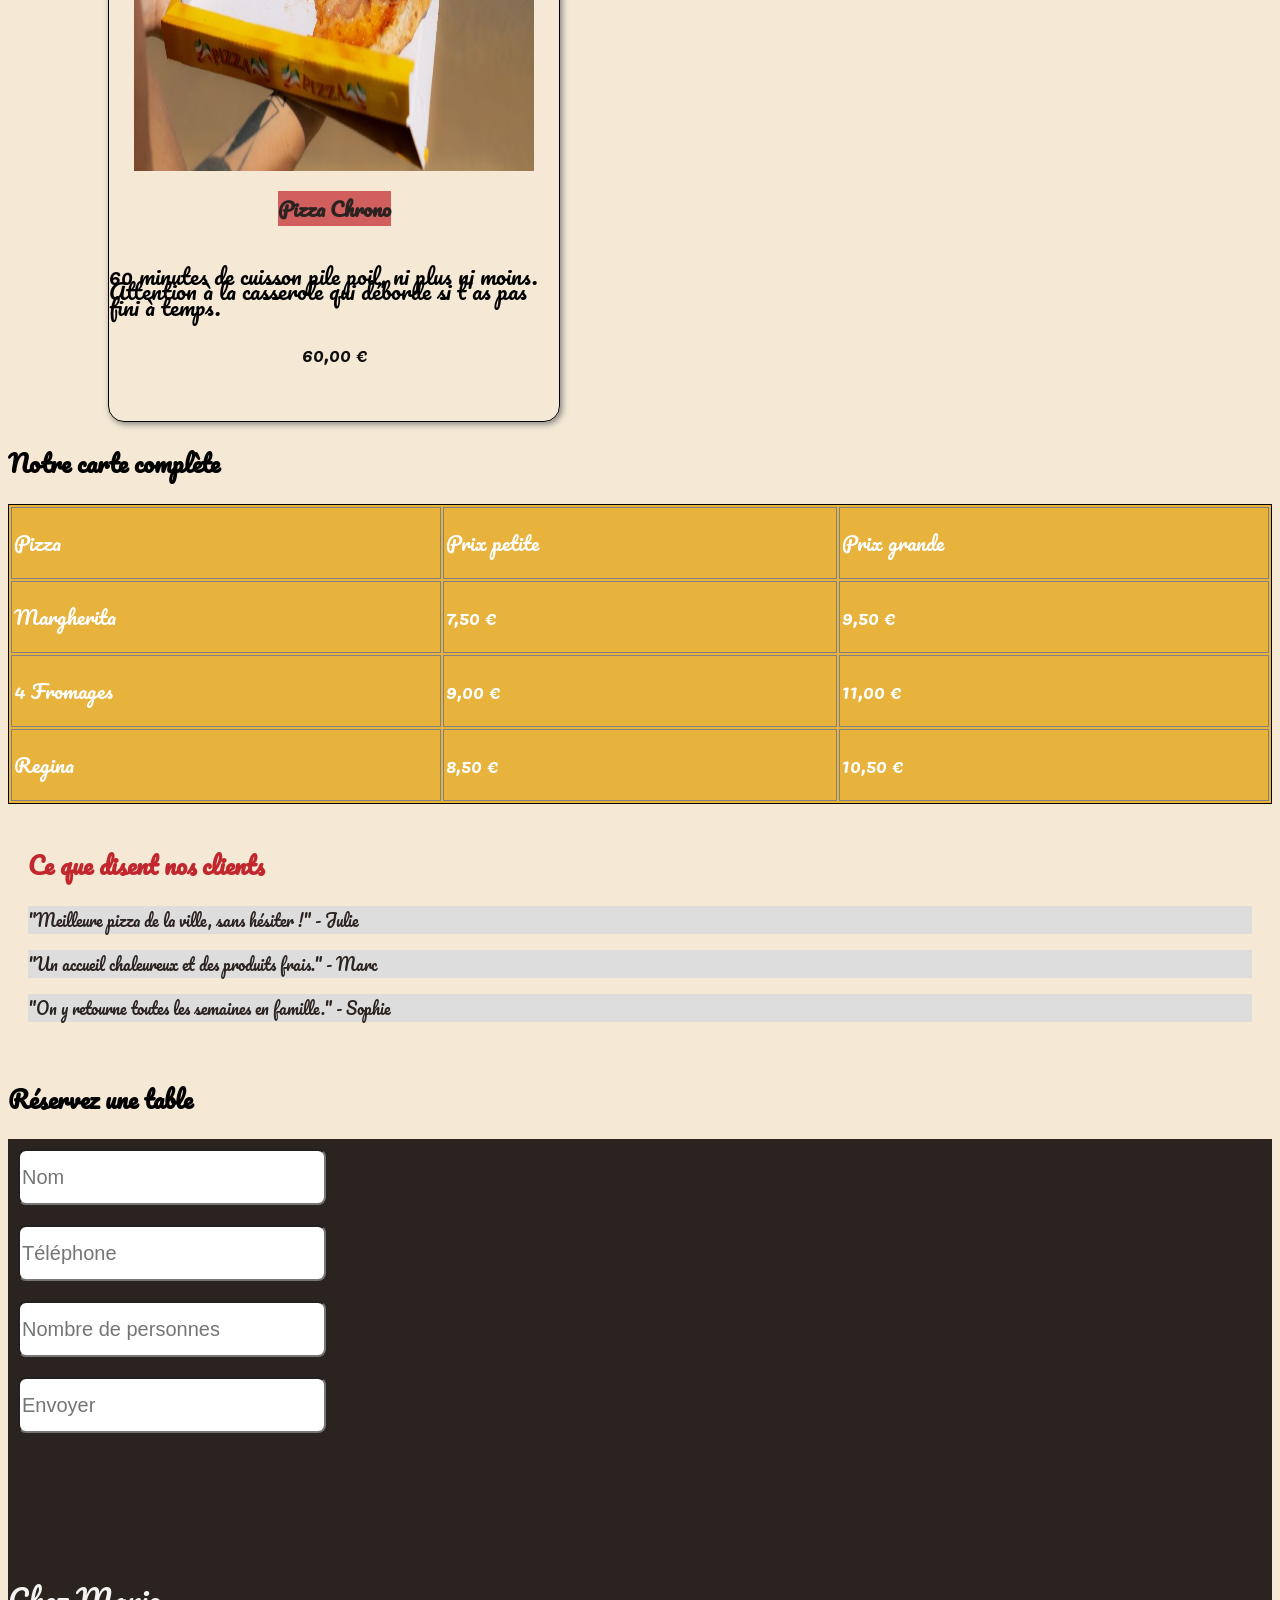
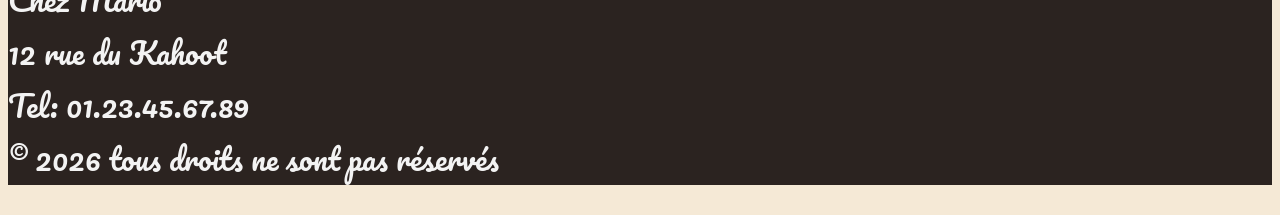
==== commit 2670831e: "photo test" ====
--- a/index.html
+++ b/index.html
@@ -32,7 +32,6 @@
 
   <div class="cards">
     <div class="card" id="card1">
-
       <img src="img/pizza01.jpeg">
       <h3>Pizza Margherita</h3>
       <p>Tomate, mozzarella, basilic frais, huile d'olive extra vierge. Un grand classique italien préparé selon la
@@ -50,8 +49,8 @@
     </div>
 
     <div class="card" id="card3">
+      <img src="img/pizza03.jpeg" alt="pizza">
       <h3>Pizza Kahoot</h3>
-      <img src="img/pizza03.jpeg" alt="pizza">
       <p>Quizz, Stop Kahoot, Conforama, Lt Bus. Un quizz parfait entre simplicité et humour pour tous.</p>
       <span class="price">10,50 €</span>
     </div>
@@ -74,7 +73,6 @@
     </div>
 
     <div class="card" id="card6">
-
       <img src="img/pizza06.jpeg" alt="pizza">
       <h3>Pizza Discount</h3>
       <p>Figma, Auto-layout, tomate, Composant. Pour les amateurs de sensations fortes et de saveurs relevées.</p>
@@ -83,8 +81,7 @@
 
     <!-- 🕵️ Easter egg n°2 : cette carte elle n'apparaîtra nulle part si display:flex déborde mal, patience -->
     <div class="card" id="card7">
-
-      <img src="img/pizzza06.jpeg" alt="pizza">
+      <img src="img/pizza06.jpeg" alt="pizza">
       <h3>Pizza Chrono</h3>
       <p>60 minutes de cuisson pile poil, ni plus ni moins. Attention à la casserole qui déborde si t'as pas fini à
         temps.</p>
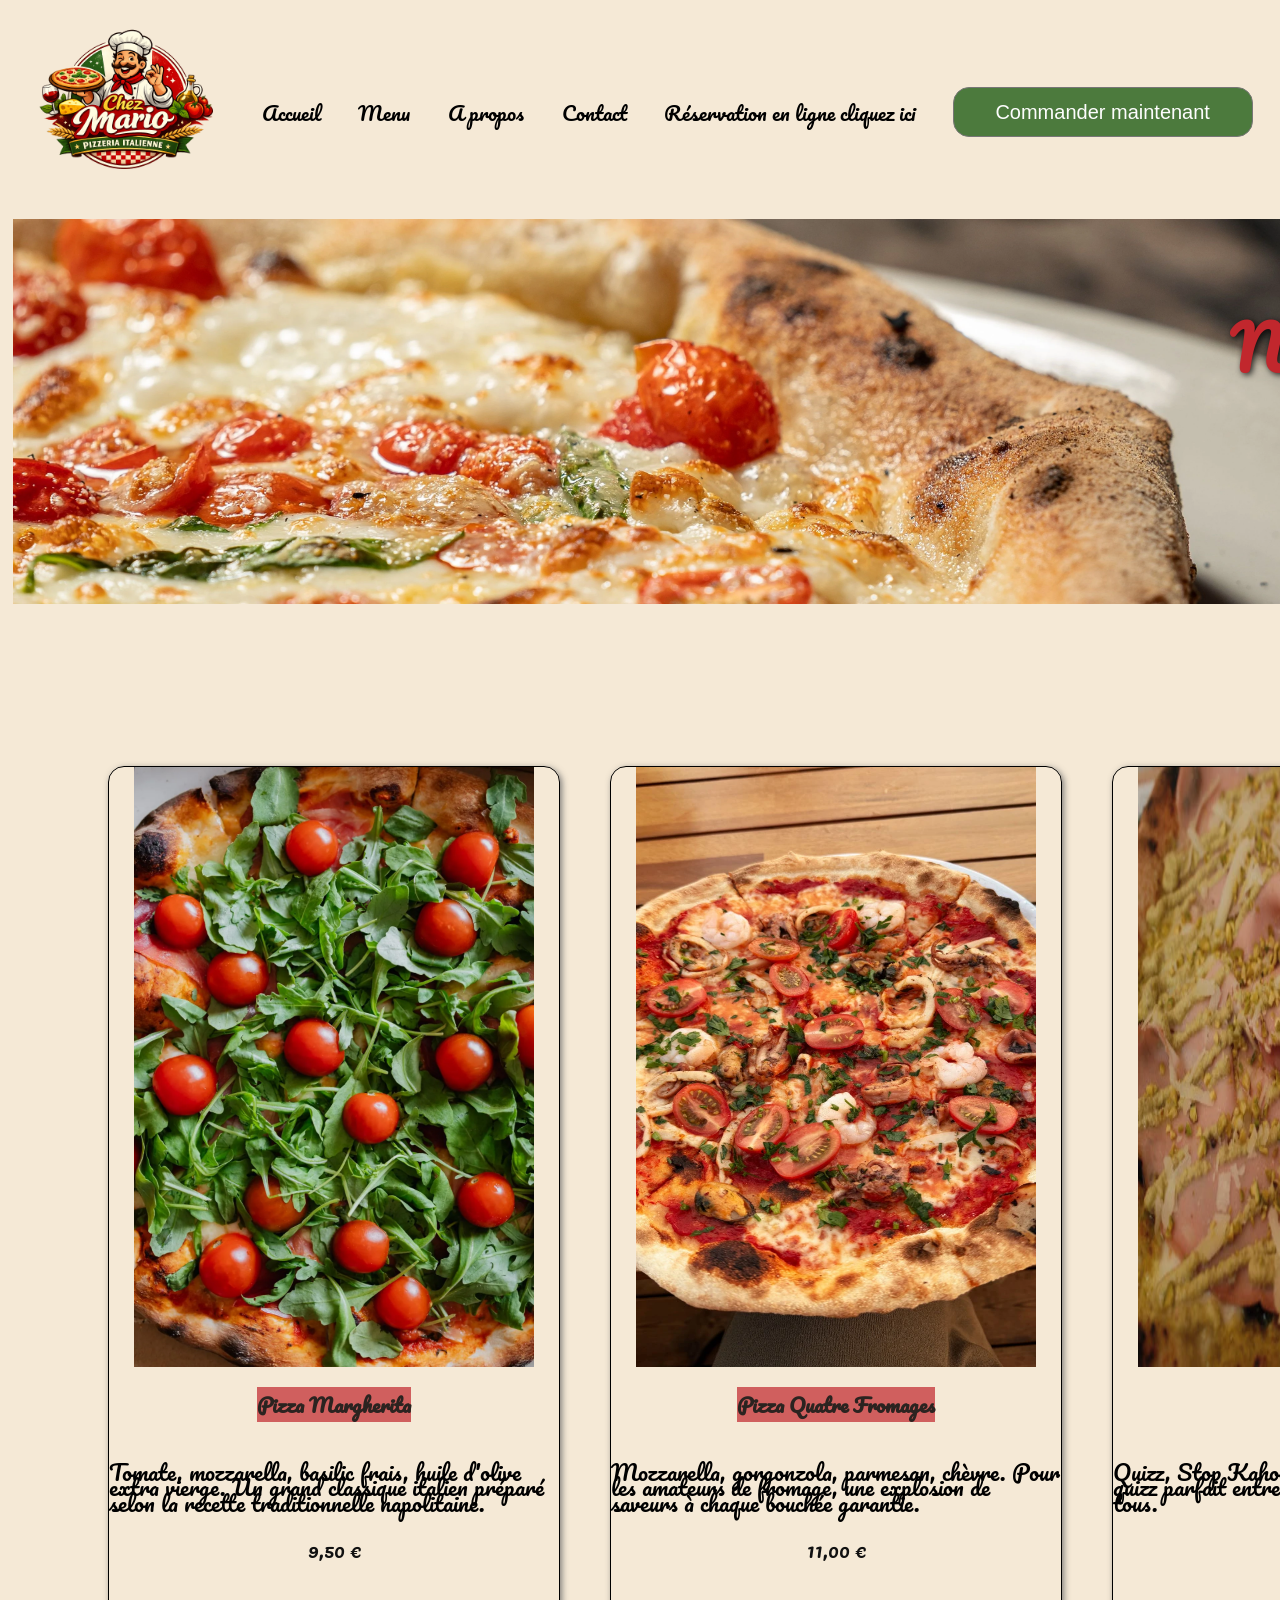
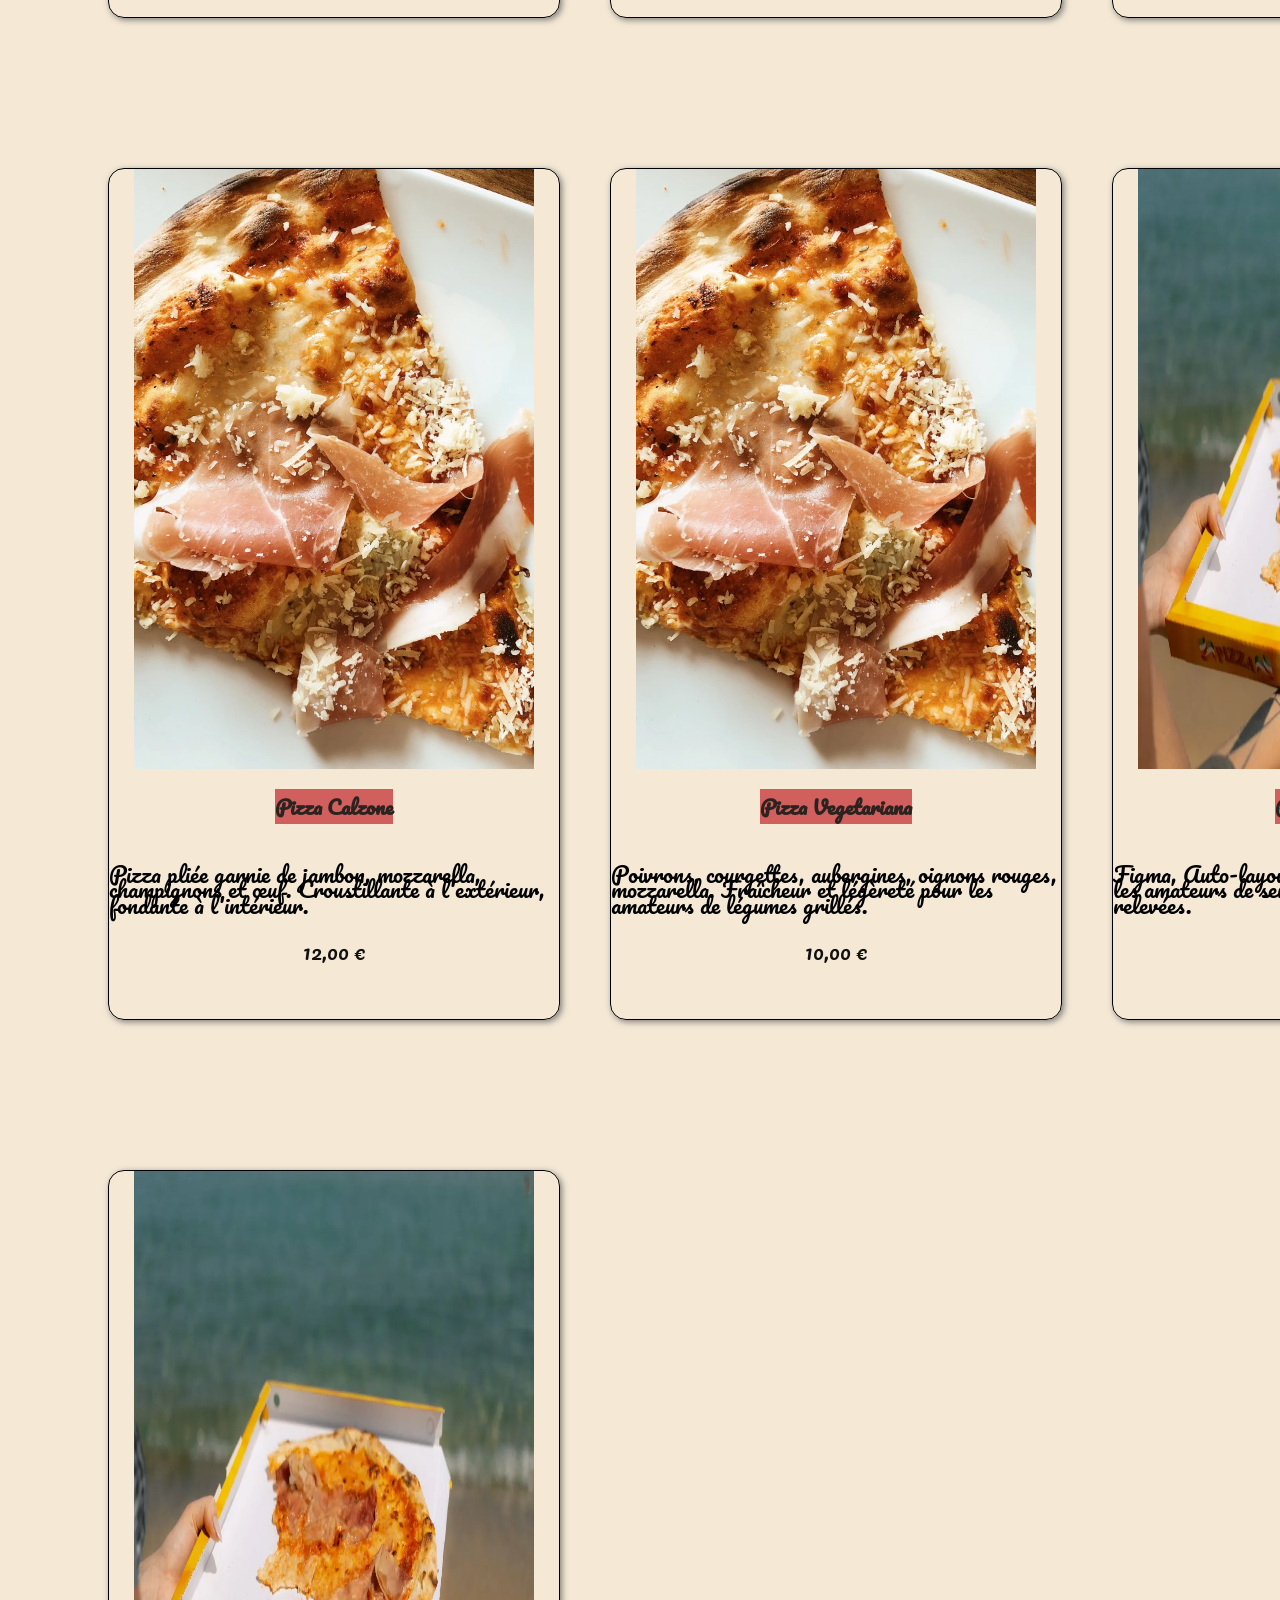
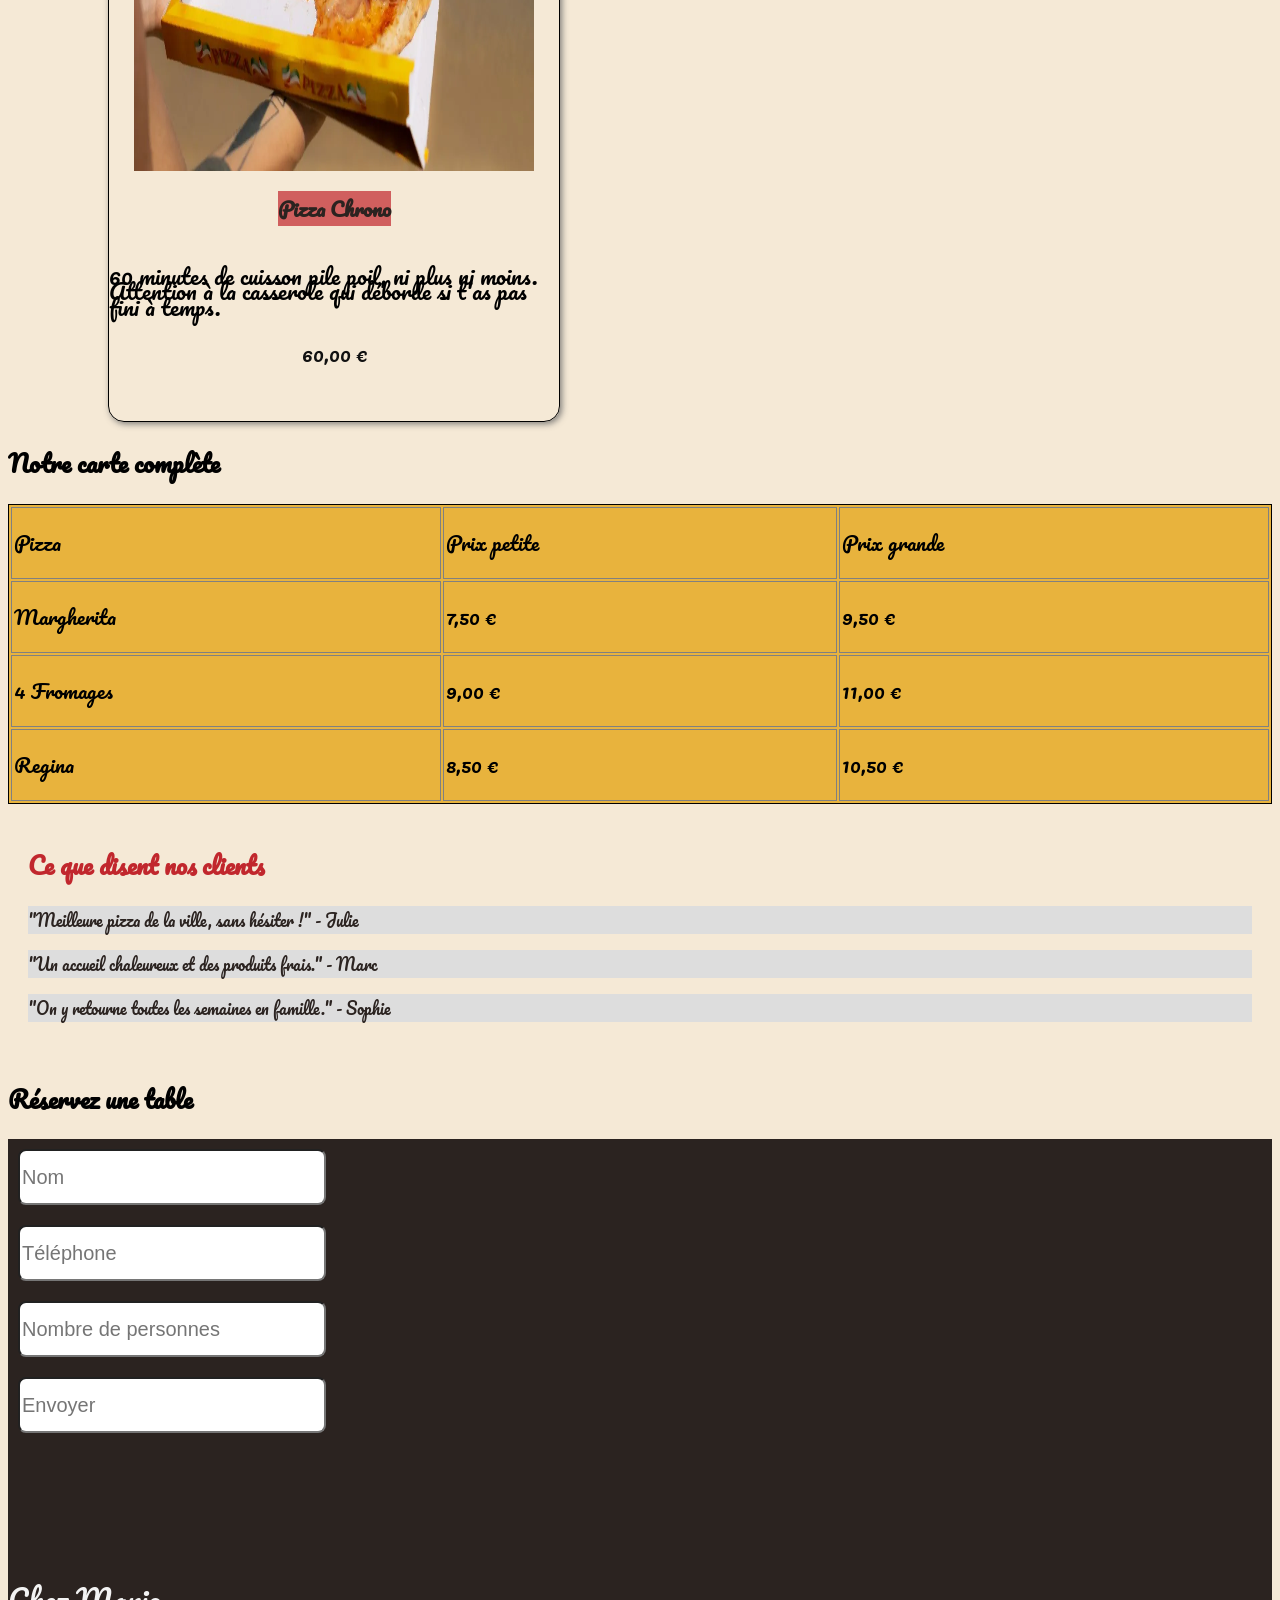
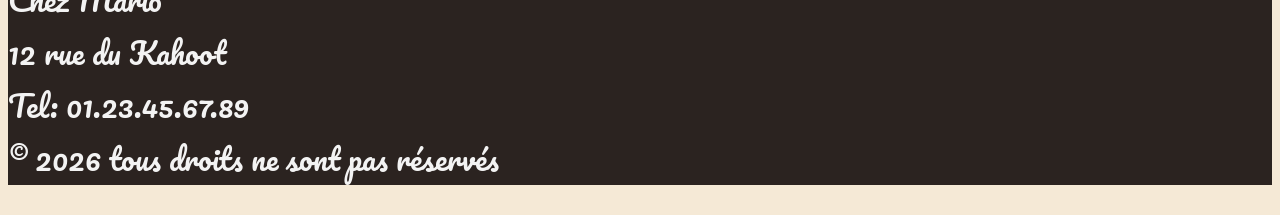
==== commit ea936c3c: "Photo.webp" ====
--- a/index.html
+++ b/index.html
@@ -7,6 +7,8 @@
   <meta name="description"
     content="La pizza la plus stylée depuis la promo CDUI, testée et approuvée par 14 militaires en reconversion.">
   <link rel="stylesheet" href="style.css">
+  <link rel="preconnect" href="https://featureflags.netlify.com" crossorigin="">
+  <link rel="preconnect" href="https://screenshot-proxy.netlify.app" crossorigin="">
 </head>
 
 <body>
@@ -14,8 +16,8 @@
   <!-- 🕵️ Easter egg n°1 : si tu lis ce commentaire, va dire à Wassila que t'as trouvé le premier oeuf caché, +1 point bonus -->
 
   <div class="nav">
-    <img class="logoMario" src="img/logo.png" alt="Mario pizzeria">
-    <a href="#">Accueildfzafzafza</a>
+    <img class="logoMario" src="img/logo.webp" alt="Mario pizzeria">
+    <a href="#">Accueil</a>
     <a href="#">Menu</a>
     <a href="#">A propos</a>
     <a href="#">Contact
@@ -25,14 +27,14 @@
 
   <div class="hero">
     <div class="hero-image">
-      <img class="logoPizza" src="img/logo2.jpg" alt="PizzaBand">
+      <img class="logoPizza" src="img/logo2.webp" alt="PizzaBand">
       <h2 class="hero-title">Nos Pizzas du moment</h2>
     </div>
   </div>
 
   <div class="cards">
     <div class="card" id="card1">
-      <img src="img/pizza01.jpeg">
+      <img src="img/pizza01.webp" alt="pizza">
       <h3>Pizza Margherita</h3>
       <p>Tomate, mozzarella, basilic frais, huile d'olive extra vierge. Un grand classique italien préparé selon la
         recette traditionnelle napolitaine.</p>
@@ -41,7 +43,7 @@
 
     <div class="card" id="card2">
 
-      <img src="img/pizza02.jpeg" alt="pizza">
+      <img src="img/pizza02.webp" alt="pizza" alt="pizza">
       <h3>Pizza Quatre Fromages</h3>
       <p>Mozzarella, gorgonzola, parmesan, chèvre. Pour les amateurs de fromage, une explosion de saveurs à chaque
         bouchée garantie.</p>
@@ -49,7 +51,7 @@
     </div>
 
     <div class="card" id="card3">
-      <img src="img/pizza03.jpeg" alt="pizza">
+      <img src="img/pizza03.webp" alt="pizza" alt="pizza">
       <h3>Pizza Kahoot</h3>
       <p>Quizz, Stop Kahoot, Conforama, Lt Bus. Un quizz parfait entre simplicité et humour pour tous.</p>
       <span class="price">10,50 €</span>
@@ -57,7 +59,7 @@
 
     <div class="card" id="card4">
 
-      <img src="img/pizza05.jpeg" alt="pizza">
+      <img src="img/pizza05.webp" alt="pizza" alt="pizza">
       <h3>Pizza Calzone</h3>
       <p>Pizza pliée garnie de jambon, mozzarella, champignons et œuf. Croustillante à l'extérieur, fondante à
         l'intérieur.</p>
@@ -65,7 +67,7 @@
     </div>
 
     <div class="card" id="card5">
-      <img src="img/pizza05.jpeg" alt="pizza">
+      <img src="img/pizza05.webp" alt="pizza" alt="pizza">
       <h3>Pizza Vegetariana</h3>
       <p>Poivrons, courgettes, aubergines, oignons rouges, mozzarella. Fraîcheur et légèreté pour les amateurs de
         légumes grillés.</p>
@@ -73,7 +75,7 @@
     </div>
 
     <div class="card" id="card6">
-      <img src="img/pizza06.jpeg" alt="pizza">
+      <img src="img/pizza06.webp" alt="pizza" alt="pizza">
       <h3>Pizza Discount</h3>
       <p>Figma, Auto-layout, tomate, Composant. Pour les amateurs de sensations fortes et de saveurs relevées.</p>
       <span class="price">11,50 €</span>
@@ -81,7 +83,7 @@
 
     <!-- 🕵️ Easter egg n°2 : cette carte elle n'apparaîtra nulle part si display:flex déborde mal, patience -->
     <div class="card" id="card7">
-      <img src="img/pizza06.jpeg" alt="pizza">
+      <img src="img/pizza06.webp" alt="pizza" alt="pizza">
       <h3>Pizza Chrono</h3>
       <p>60 minutes de cuisson pile poil, ni plus ni moins. Attention à la casserole qui déborde si t'as pas fini à
         temps.</p>
--- a/style.css
+++ b/style.css
@@ -116,7 +116,7 @@
 
 button {
   background: #4C7A3D;
-  color: #e6ece4;
+  color: #fdfdfd;
   height: 50px;
   width: 300px;
   border: 1px solid rgb(119, 118, 118);
@@ -136,7 +136,7 @@
   height: 300px;
   border: 1px solid black;
   font-size: 20px;
-  color: white;
+  color: #000000;
   background: #E8B33D;
 }
 
@@ -203,5 +203,4 @@
 
 span.price {
   display: flex;
-
 }
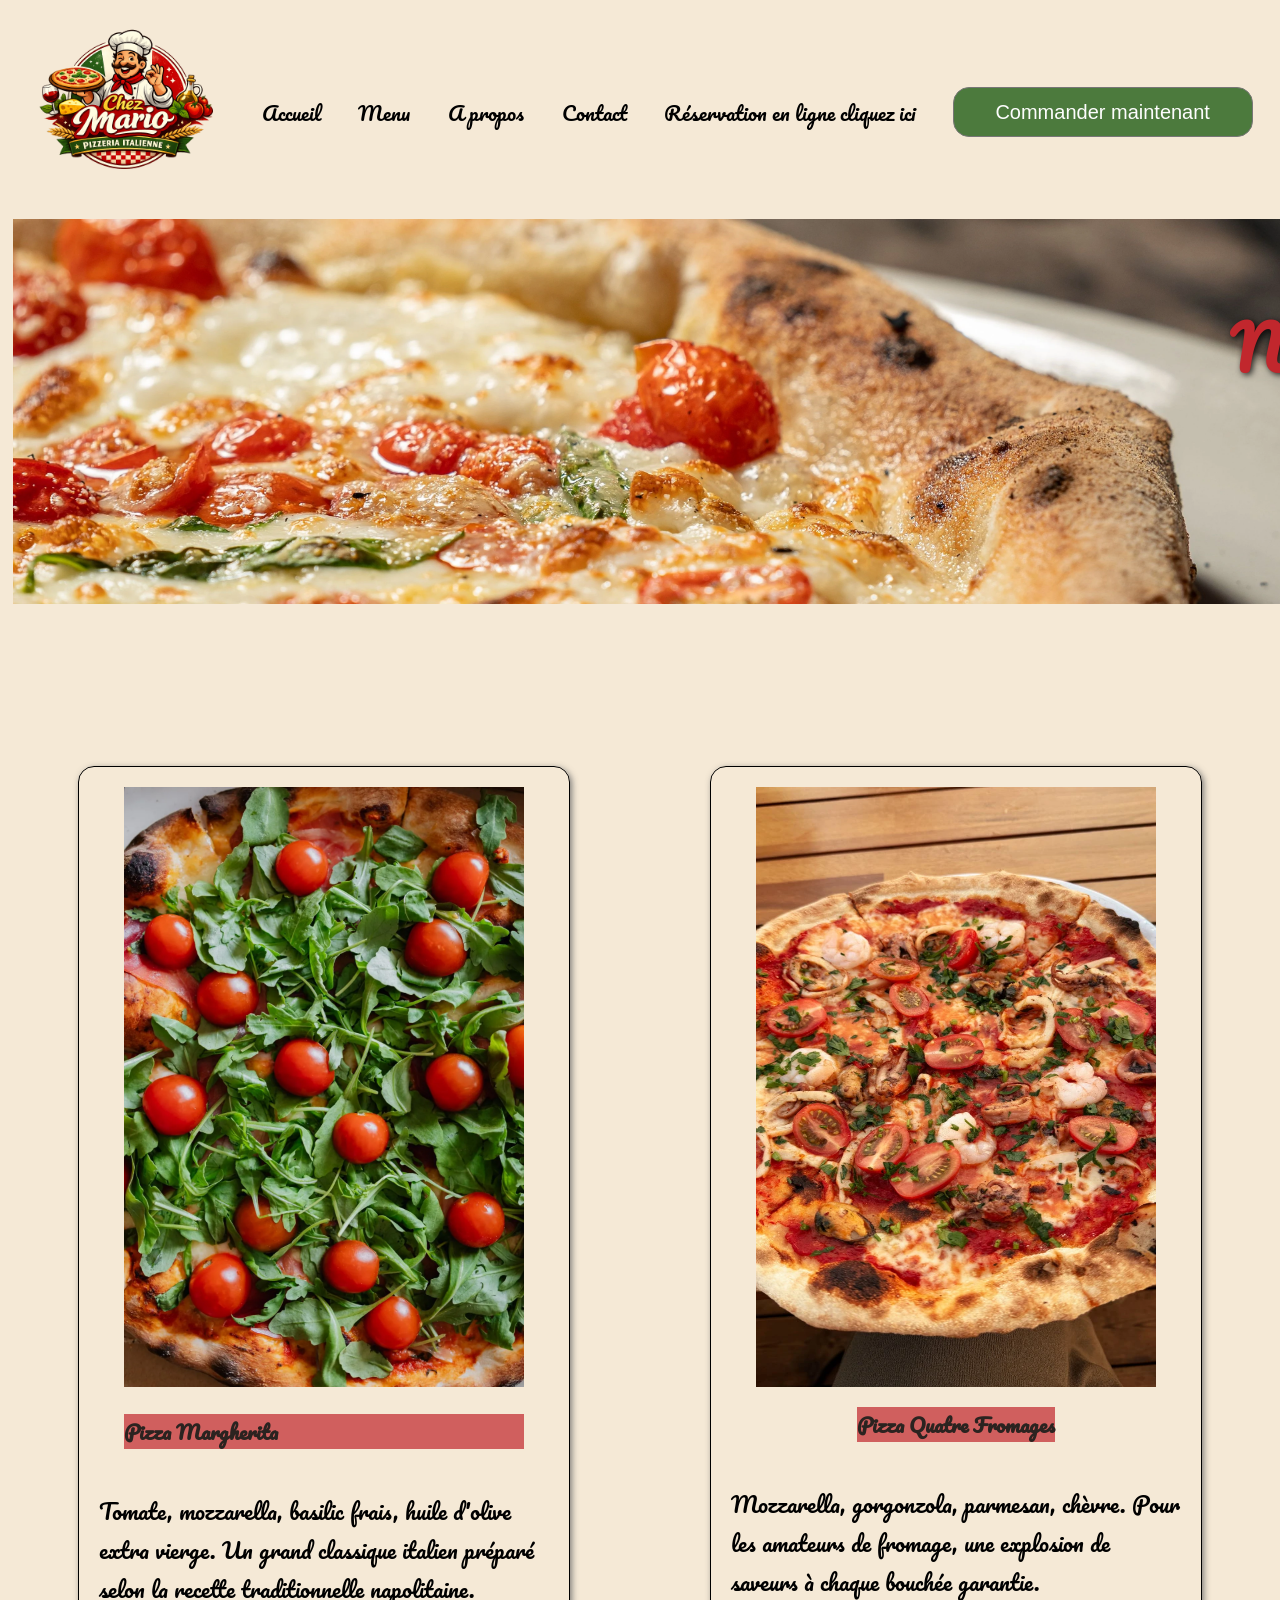
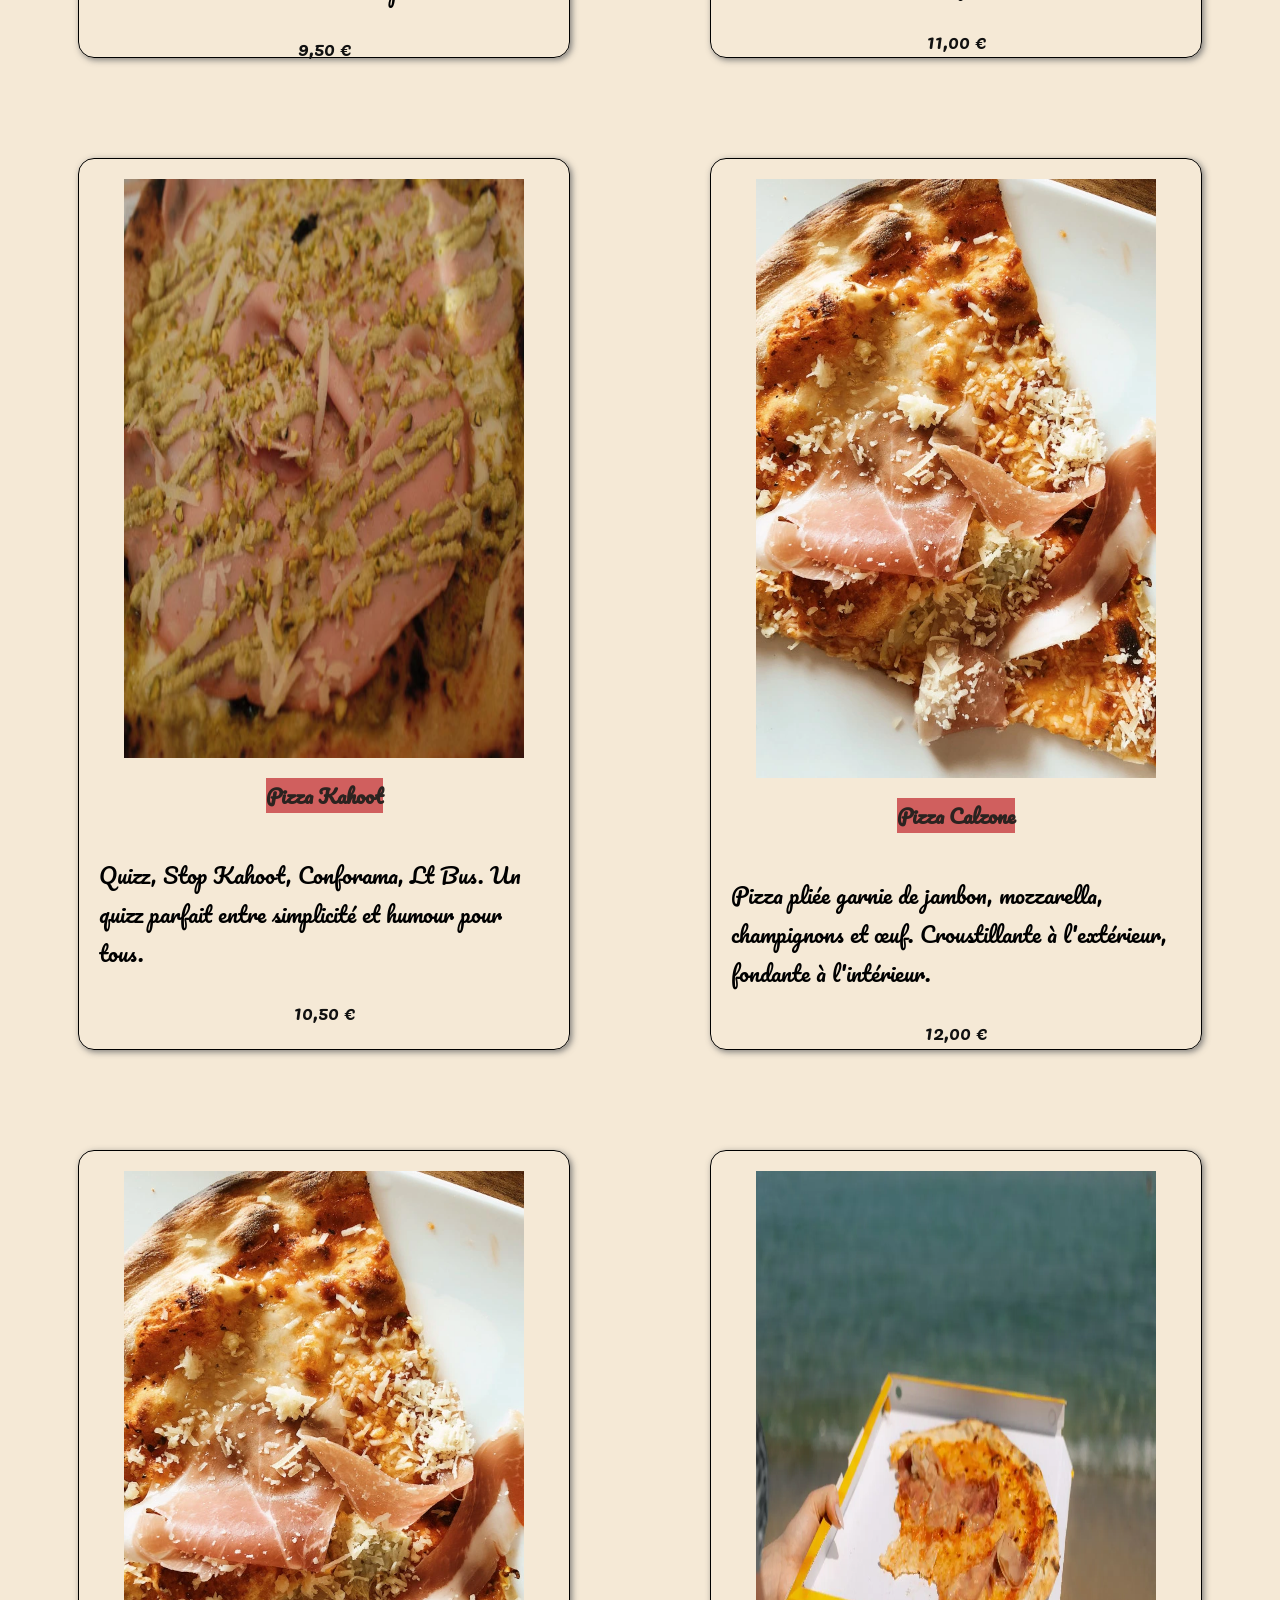
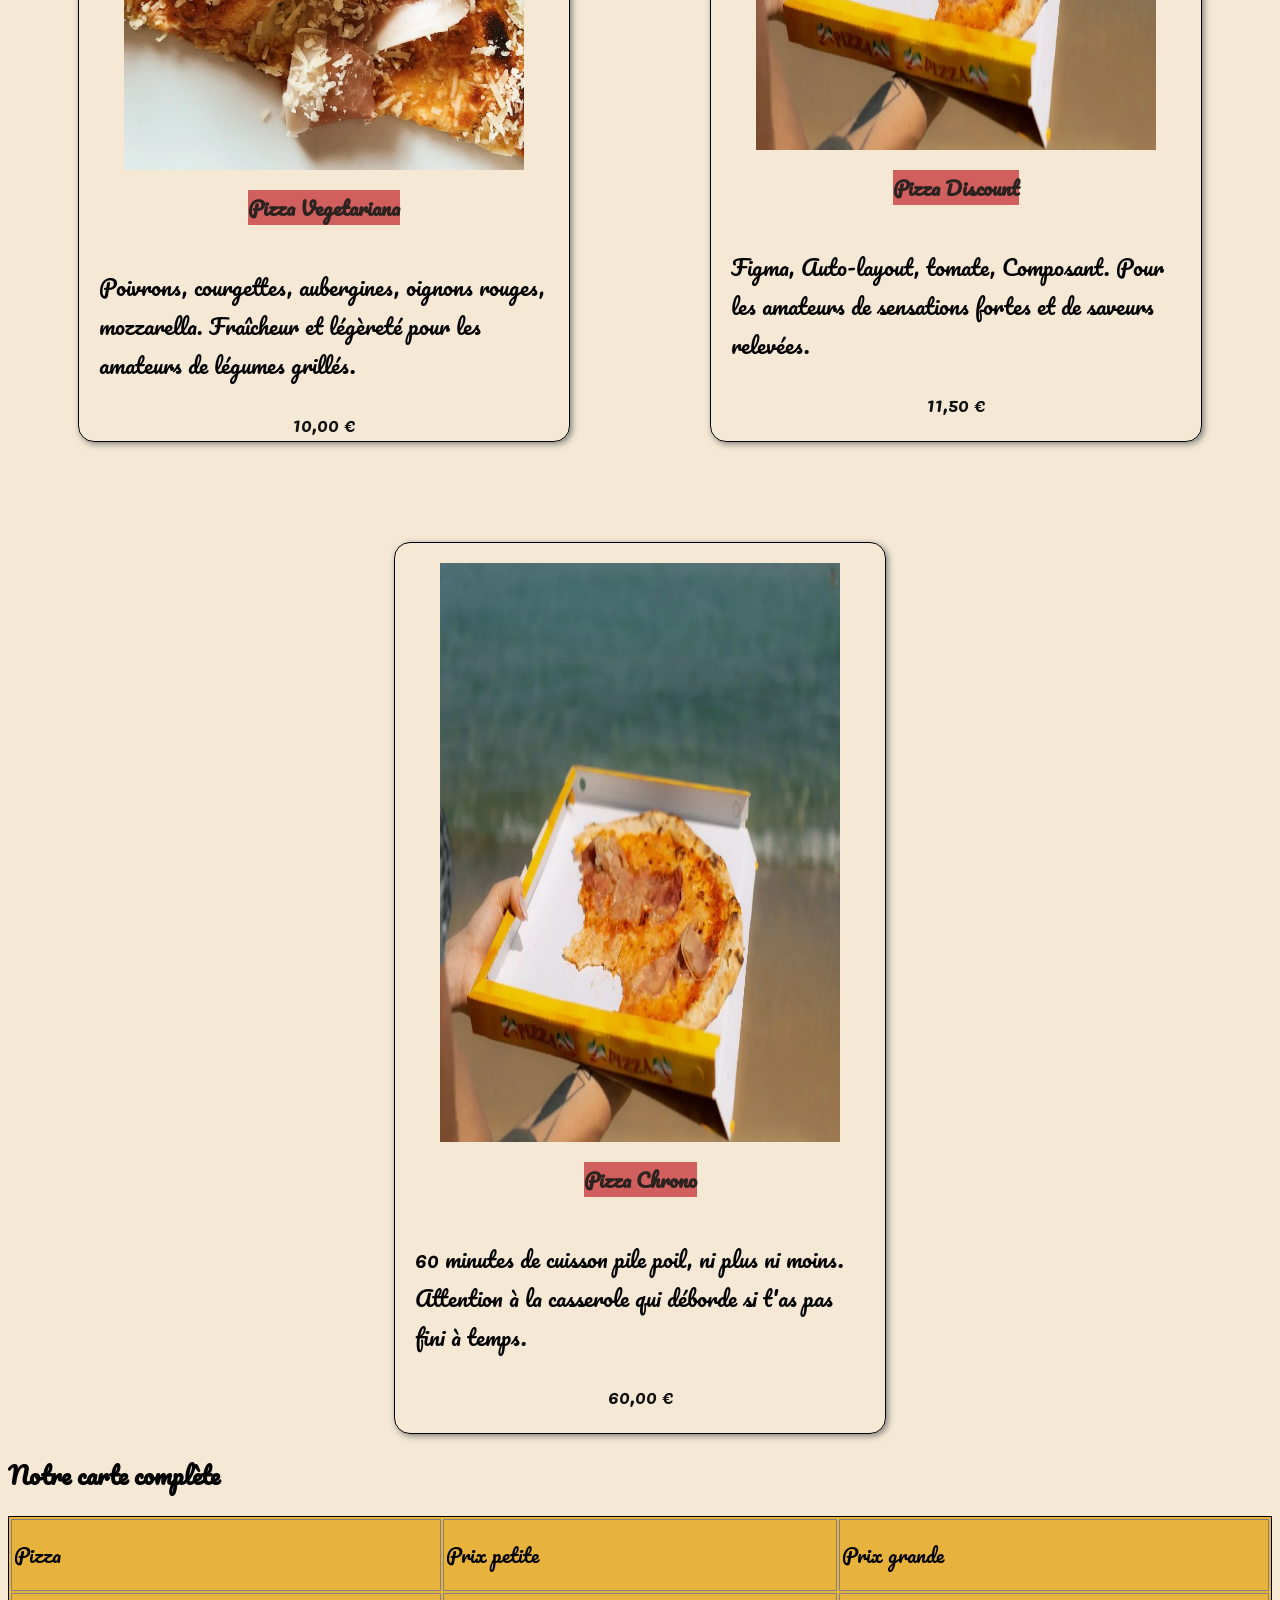
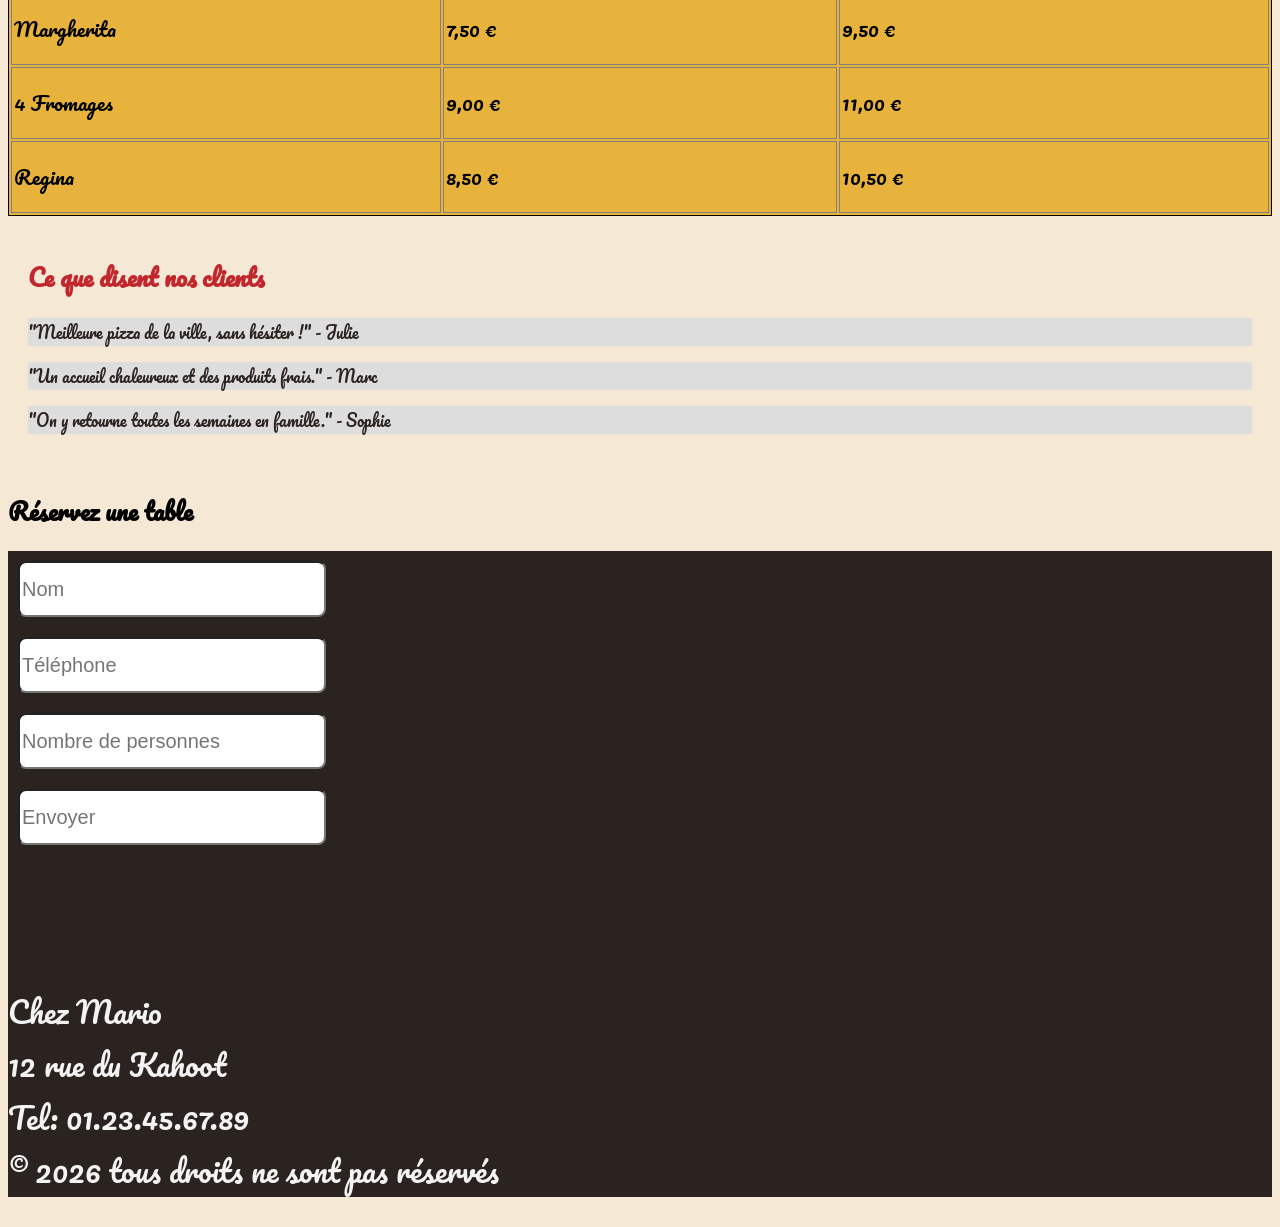
==== commit 84bec4df: "figcaption" ====
--- a/index.html
+++ b/index.html
@@ -32,14 +32,17 @@
     </div>
   </div>
 
-  <div class="cards">
+  
+<div class="cards">
     <div class="card" id="card1">
+      <div class="bandeau">
       <img src="img/pizza01.webp" alt="pizza">
       <h3>Pizza Margherita</h3>
+      </div>
       <p>Tomate, mozzarella, basilic frais, huile d'olive extra vierge. Un grand classique italien préparé selon la
         recette traditionnelle napolitaine.</p>
       <span class="price">9,50 €</span>
-    </div>
+    </div> 
 
     <div class="card" id="card2">
 
--- a/style.css
+++ b/style.css
@@ -7,6 +7,7 @@
 body {
   background-color: #F5E9D6;
   font-family: pacifico;
+  overflow-x: hidden;
 }
 
 .logoPizza {
@@ -70,13 +71,16 @@
 font-family: nunito;
 }
 
-.cards {
-  display: grid;
-  grid-template-columns: repeat(3, 1fr);
-  grid-template-rows: repeat(2, 1fr);
-  gap: 50px;
-  margin-left: 100px;
-}
+.cards{
+      display: flex;
+    flex-wrap: wrap;
+    justify-content: space-around;
+    flex-direction: row;
+}
+
+
+ 
+ 
 
 .card h3 {
   font-size: 20px;
@@ -89,7 +93,7 @@
 
 .card p {
   font-size: 22px;
-  line-height: 0.7;
+  line-height: normal;
 }
 
 .card img {
@@ -107,6 +111,7 @@
   height: 850px;
   box-shadow: 2px 2px 6px rgba(102, 102, 102, 0.815);
   margin-top: 100px;
+      padding: 20px;
 }
 
 .card img {
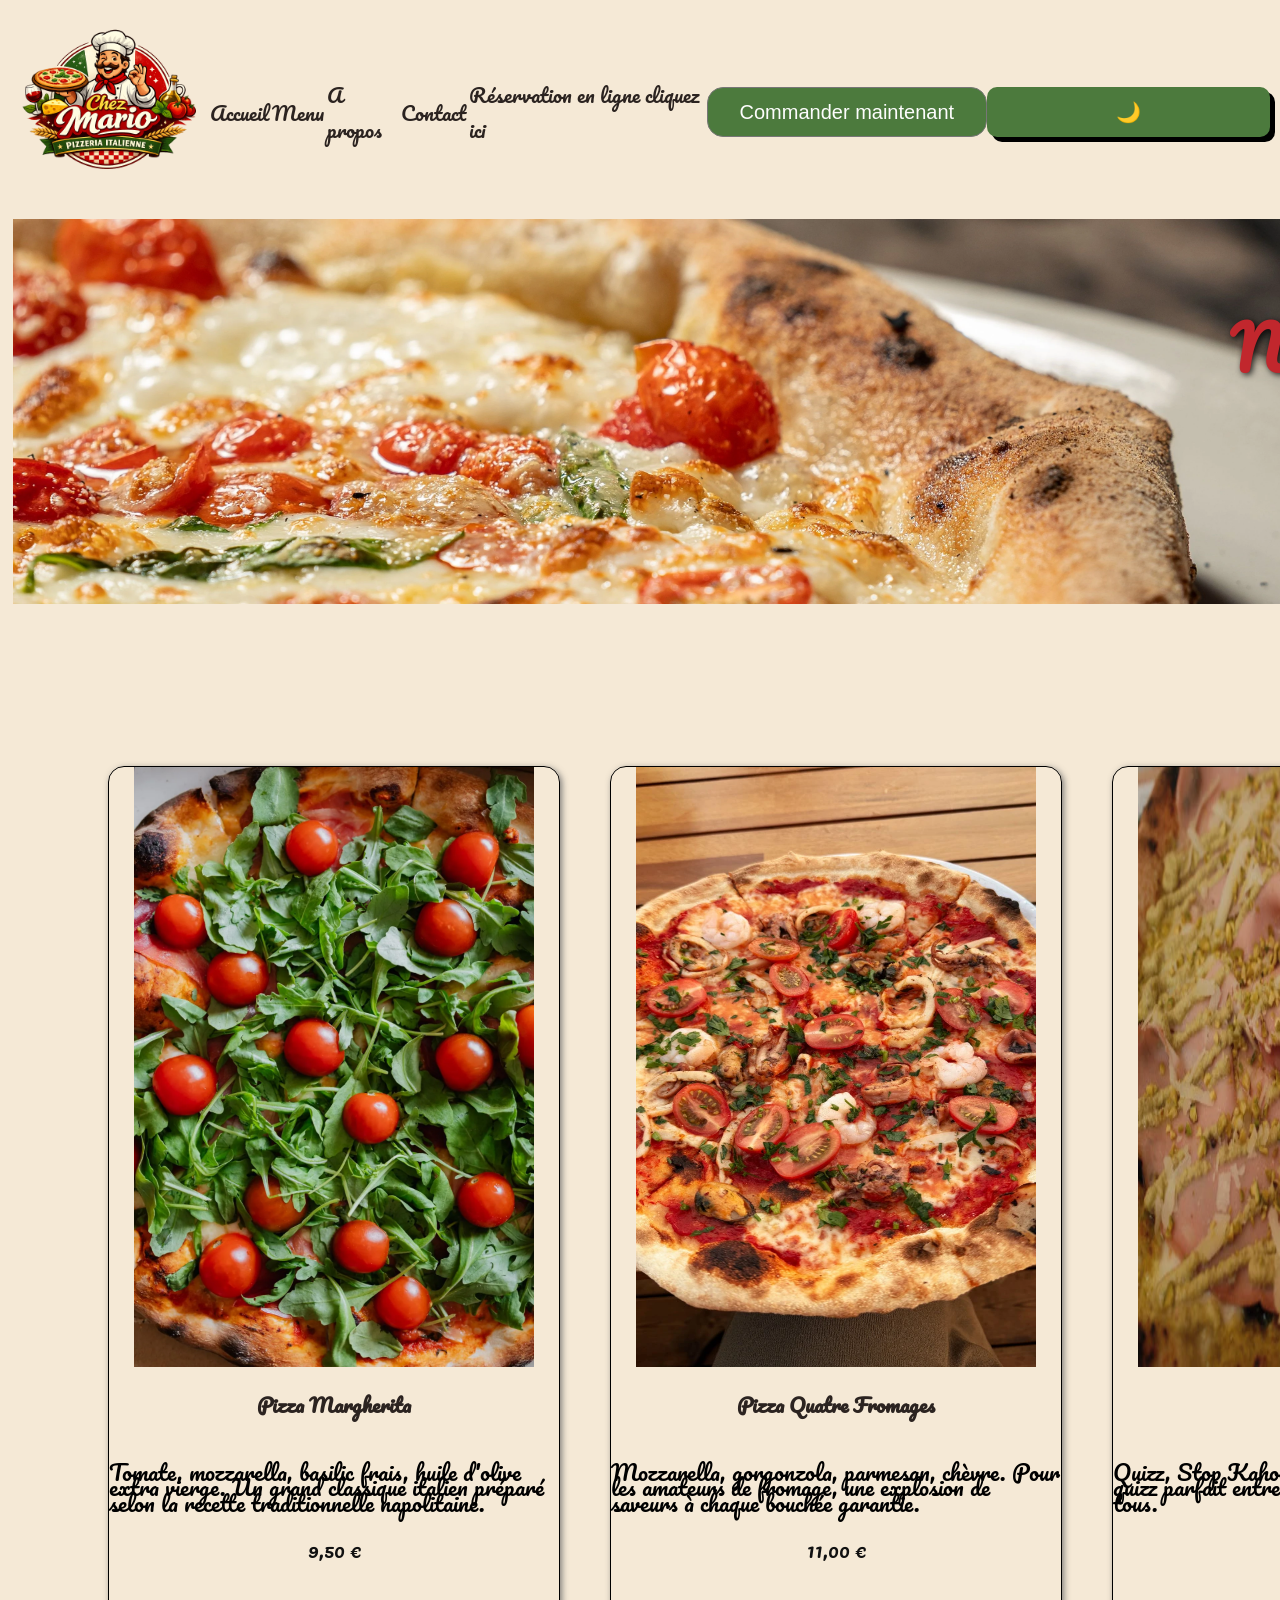
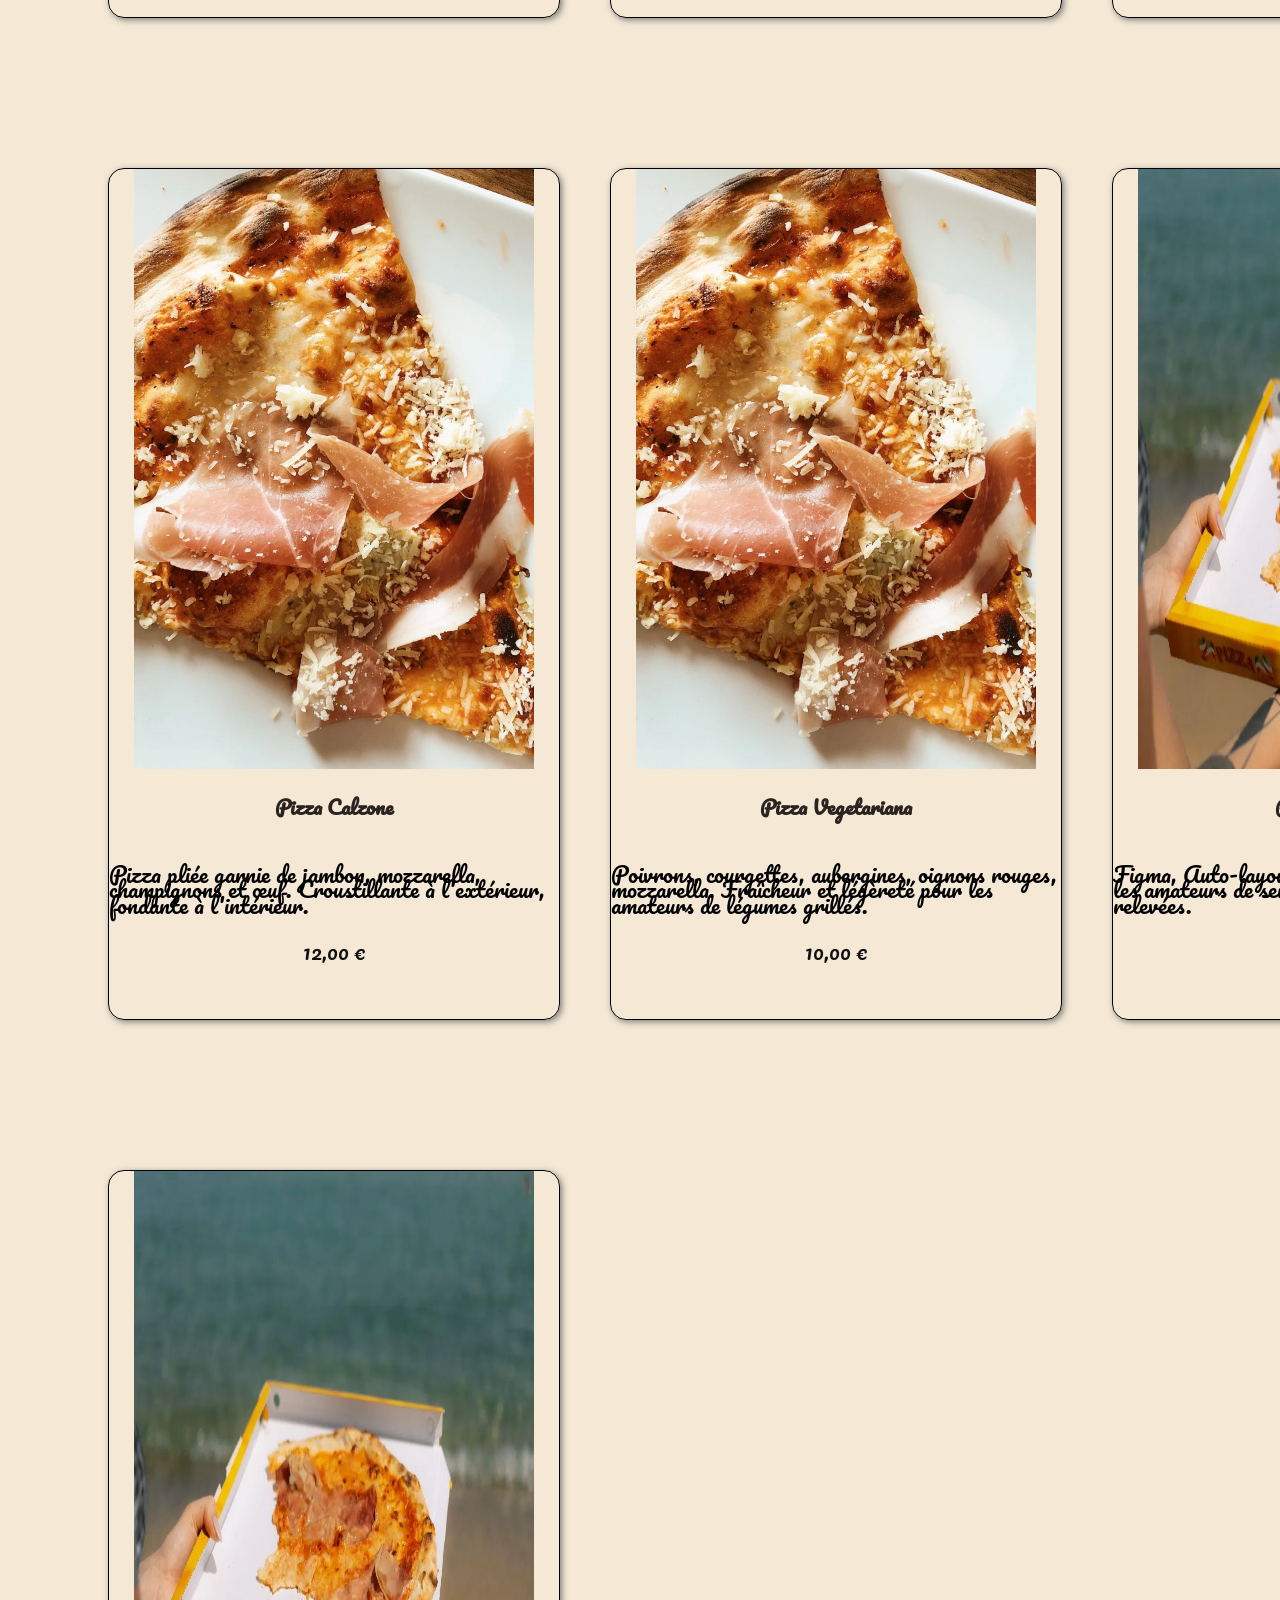
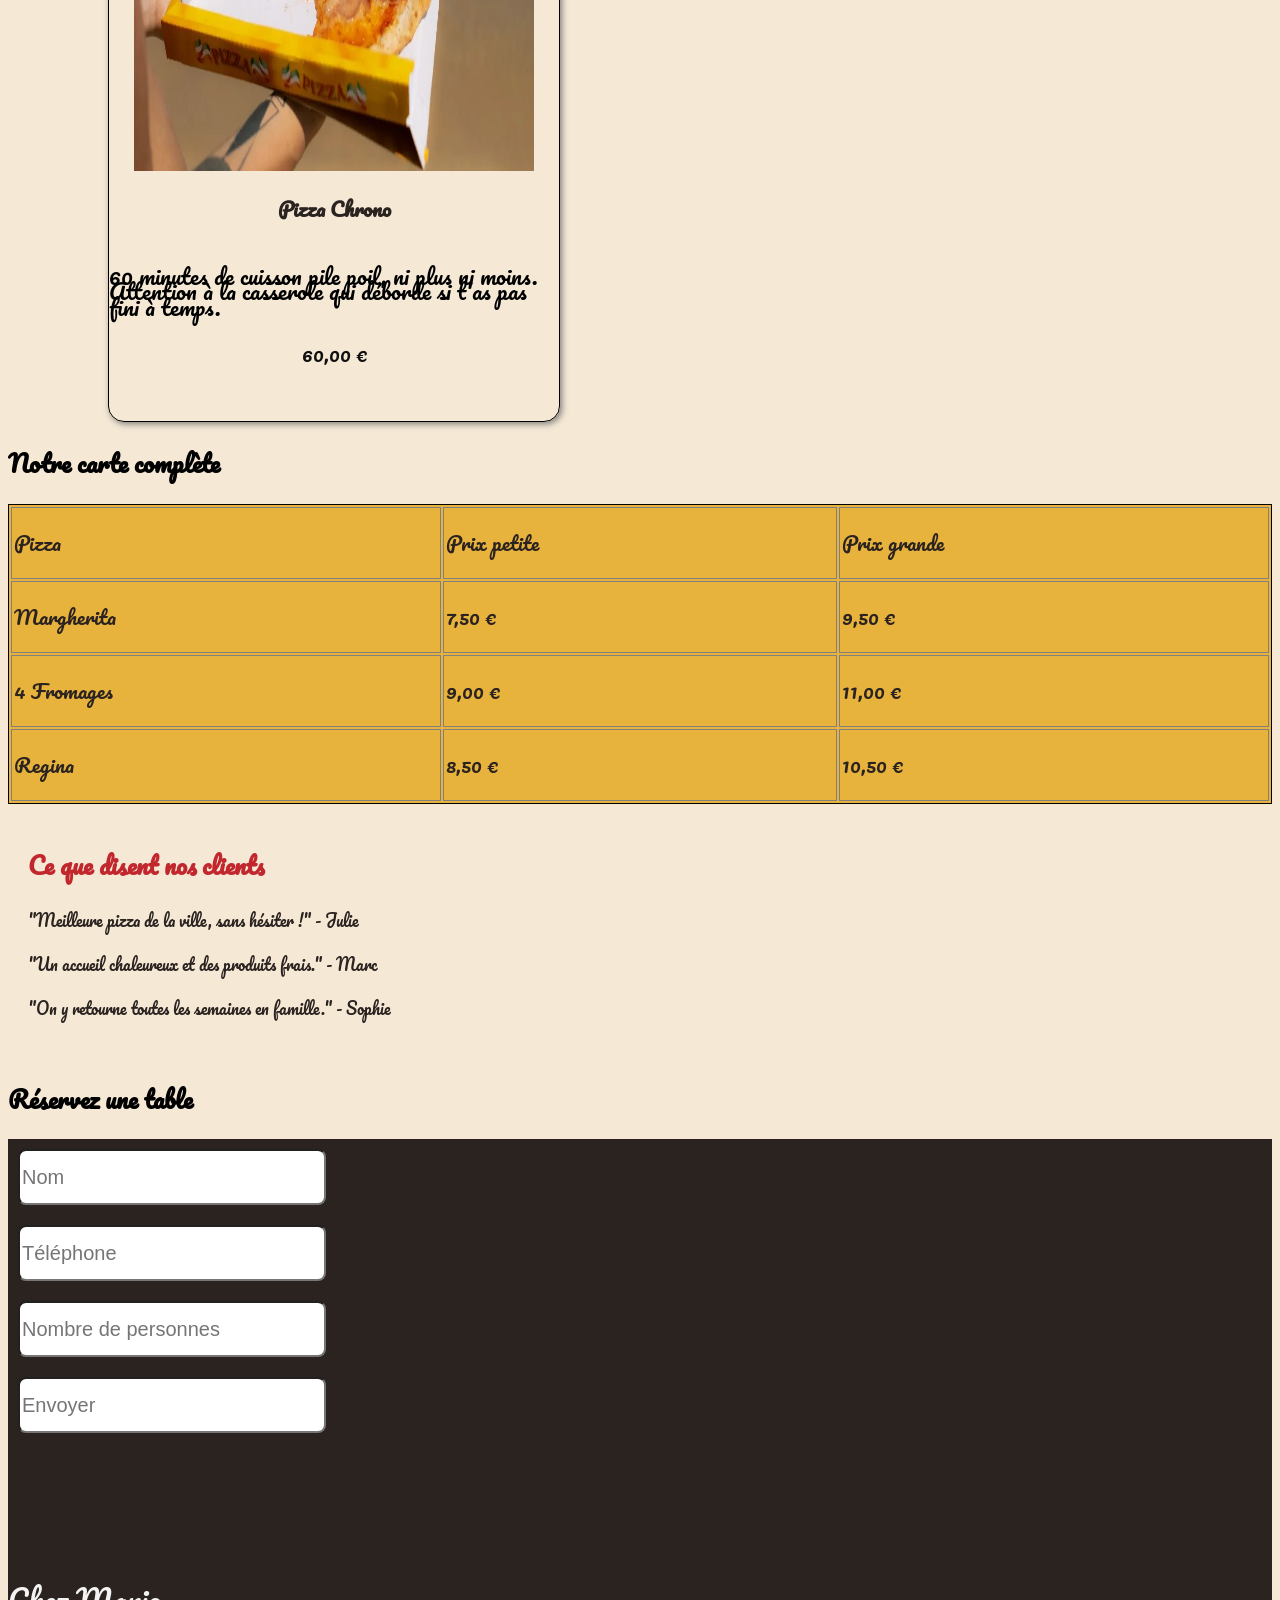
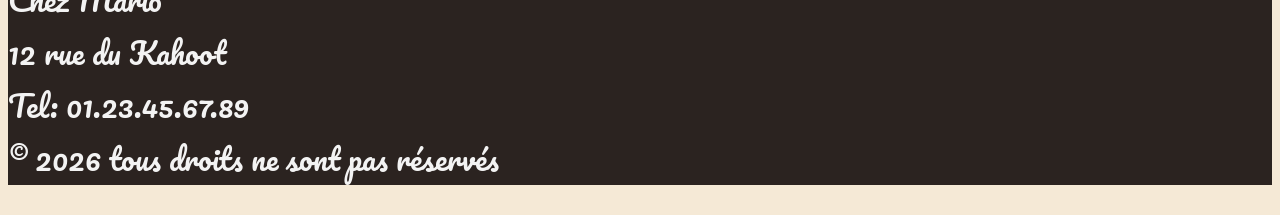
==== commit ae1549bf: "dark mode" ====
--- a/index.html
+++ b/index.html
@@ -23,6 +23,7 @@
     <a href="#">Contact
       <a href="#">Réservation en ligne cliquez ici</a>
       <button class="btn">Commander maintenant</button>
+      <button id="theme-toggle">🌙</button>
   </div>
 
   <div class="hero">
@@ -32,17 +33,14 @@
     </div>
   </div>
 
-  
-<div class="cards">
+  <div class="cards">
     <div class="card" id="card1">
-      <div class="bandeau">
       <img src="img/pizza01.webp" alt="pizza">
       <h3>Pizza Margherita</h3>
-      </div>
       <p>Tomate, mozzarella, basilic frais, huile d'olive extra vierge. Un grand classique italien préparé selon la
         recette traditionnelle napolitaine.</p>
       <span class="price">9,50 €</span>
-    </div> 
+    </div>
 
     <div class="card" id="card2">
 
@@ -147,7 +145,7 @@
   </div>
 
   <!-- Easter egg n°3 : le dernier oeuf caché. Si t'as ouvert l'inspecteur jusqu'ici, t'es exactement le genre de dev qu'on veut former. -->
-
+  <script src="script.js"></script>
 </body>
 
 </html>
--- a/style.css
+++ b/style.css
@@ -1,13 +1,27 @@
 @import url('https://fonts.googleapis.com/css2?family=Nunito:ital,wght@0,200..1000;1,200..1000&family=Pacifico&display=swap');
+
+:root {
+  --background: #F5E9D6;
+  --red: #C1272D;
+  --yellow: #E8B33D;
+  --green: #4C7A3D;
+  --textColor: #2B2320;
+}
+
+[data-theme="dark"] {
+  --background: #1a1a2e;
+  --textColor: #f0f0f0;
+}
+
+body {
+  overflow-x: hidden;
+  background-color: var(--background);
+  font-family: pacifico;
+  transition: 0.3s;
+}
 
 .logoMario {
   height: 200px;
-}
-
-body {
-  background-color: #F5E9D6;
-  font-family: pacifico;
-  overflow-x: hidden;
 }
 
 .logoPizza {
@@ -32,68 +46,54 @@
   top: 20%;
   left: 80%;
   transform: translate(-50%, -50%);
-  color: #C1272D;
+  color: var(--red);
   text-shadow: 2px 2px 6px rgba(0, 0, 0, 0.8);
   white-space: nowrap;
 }
 
-h1 {
-  color: #F5E9D6;
-  font-size: 60px;
-  text-shadow: 2px 2px black;
-  text-align: center;
-  background: #C1272D;
-}
-
-
 .nav {
   margin-top: 10px;
   display: flex;
   justify-content: space-around;
-  background-color: #F5E9D6;
+  background-color: var(--background);
   padding: 2px;
 }
 
 .nav a {
   display: flex;
   align-items: center;
-  color: rgb(0, 0, 0);
+  color: var(--textColor);
   margin-right: 3px;
   text-decoration: none;
   font-size: 20px;
 }
 
-.hero h2{
-font-size: 60px;
+.hero h2 {
+  font-size: 60px;
 }
 
 .hero h2.title {
-font-family: nunito;
-}
-
-.cards{
-      display: flex;
-    flex-wrap: wrap;
-    justify-content: space-around;
-    flex-direction: row;
-}
-
-
- 
- 
+  font-family: nunito;
+}
+
+.cards {
+  display: grid;
+  grid-template-columns: repeat(3, 1fr);
+  grid-template-rows: repeat(2, 1fr);
+  gap: 50px;
+  margin-left: 100px;
+}
 
 .card h3 {
   font-size: 20px;
-  color: #2B2320;
+  color: var(--textColor);
   justify-content: center;
-  background-color: #c1272cb4;
   position: relative;
 }
-
 
 .card p {
   font-size: 22px;
-  line-height: normal;
+  line-height: 0.7;
 }
 
 .card img {
@@ -111,7 +111,6 @@
   height: 850px;
   box-shadow: 2px 2px 6px rgba(102, 102, 102, 0.815);
   margin-top: 100px;
-      padding: 20px;
 }
 
 .card img {
@@ -120,7 +119,7 @@
 }
 
 button {
-  background: #4C7A3D;
+  background: var(--green);
   color: #fdfdfd;
   height: 50px;
   width: 300px;
@@ -128,7 +127,7 @@
   border-radius: 1rem;
   padding: 1px;
   font-size: 20px;
-  font-family:Arial, Helvetica, sans-serif;
+  font-family: Arial, Helvetica, sans-serif;
 }
 
 .nav {
@@ -141,7 +140,7 @@
   height: 300px;
   border: 1px solid black;
   font-size: 20px;
-  color: #000000;
+  color: var(--textColor);
   background: #E8B33D;
 }
 
@@ -151,13 +150,13 @@
 }
 
 .avis {
-  background: #F5E9D6;
+  background: var(--background);
   color: #C1272D;
   padding: 20px;
 }
 
 .avis .item {
-  background: #ddd;
+  background: var(--background);
   color: #2B2320;
   margin-bottom: 1px;
   position: relative;
@@ -181,7 +180,7 @@
 }
 
 form input {
-  
+
   width: 300px;
   height: 50px;
   font-size: 20px;
@@ -208,4 +207,20 @@
 
 span.price {
   display: flex;
+}
+
+#theme-toggle {
+  background: var(--green);
+  color: #fff;
+  border: none;
+  border-radius: 10px;
+  padding: 10px 20px;
+  font-size: 20px;
+  font-weight: 600;
+  cursor: pointer;
+  box-shadow: black 5px 5px;
+}
+
+#theme-toggle :hover {
+  cursor: pointer;
 }
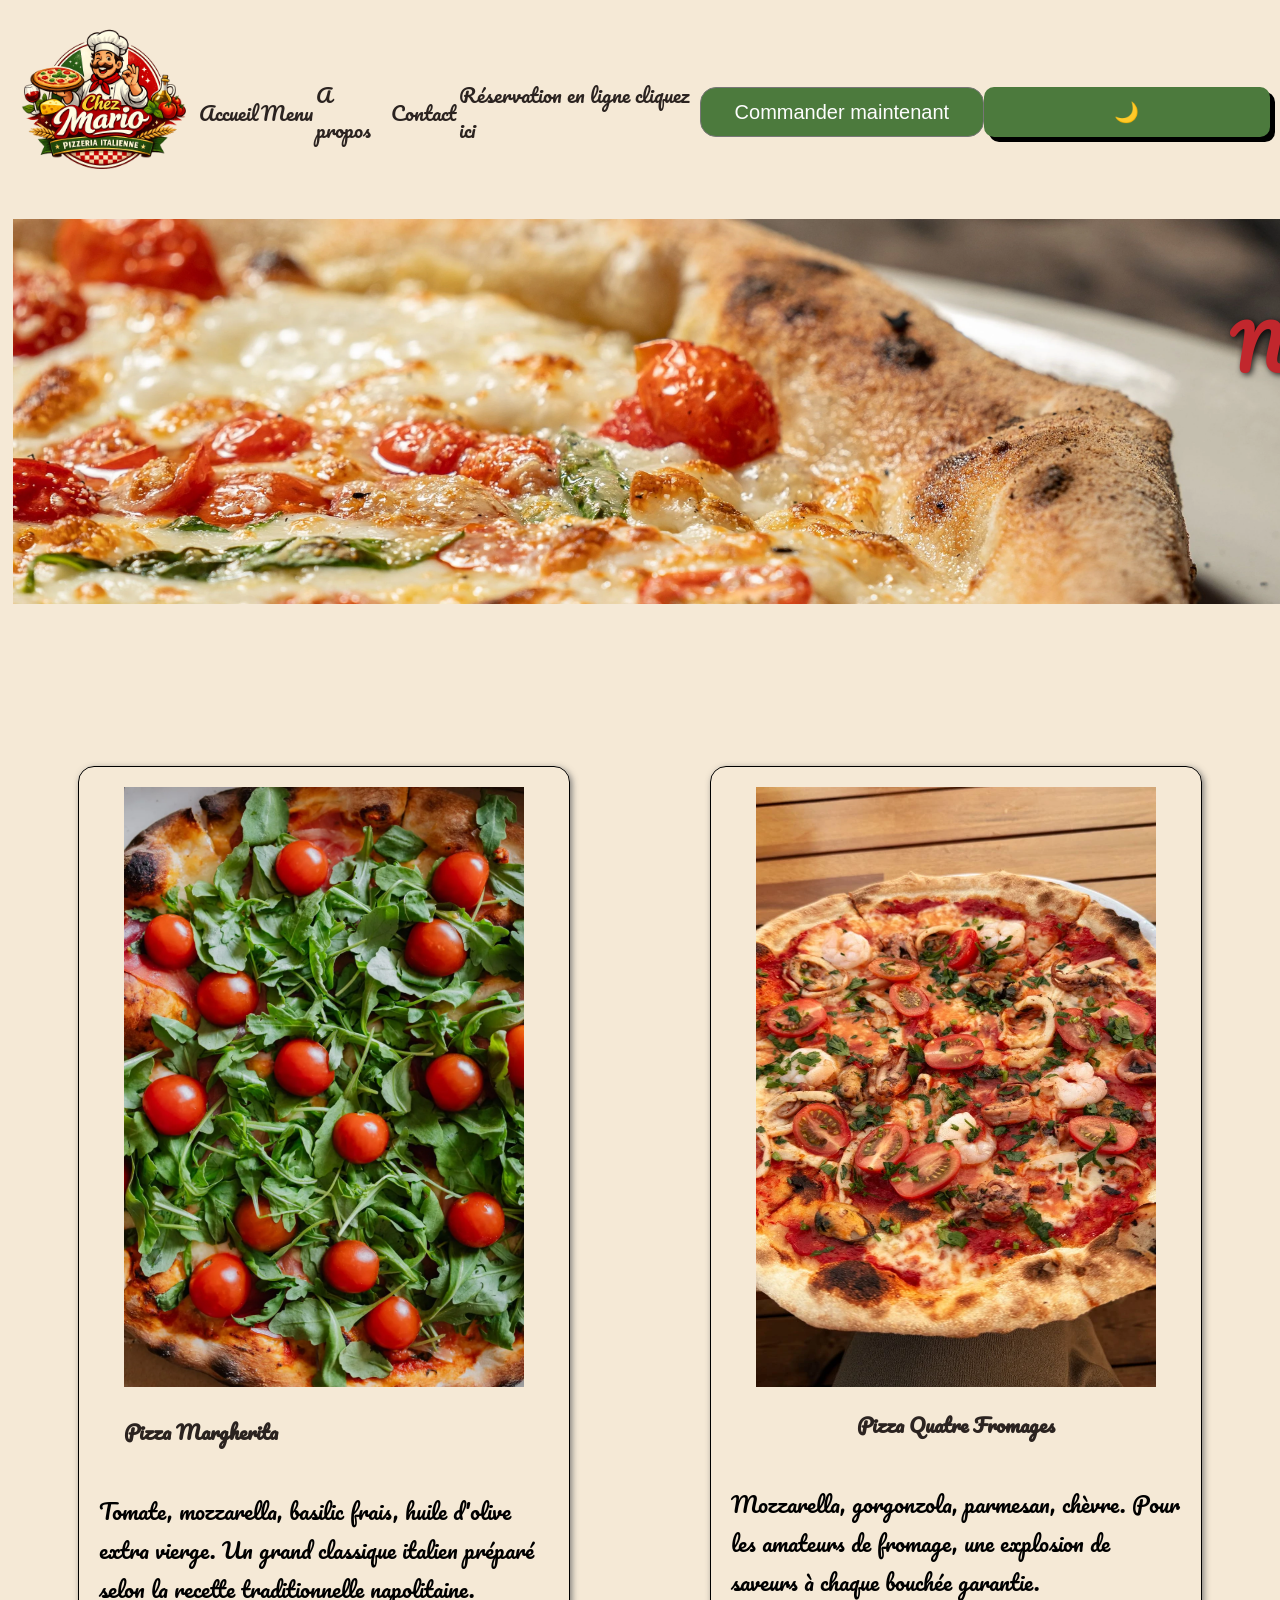
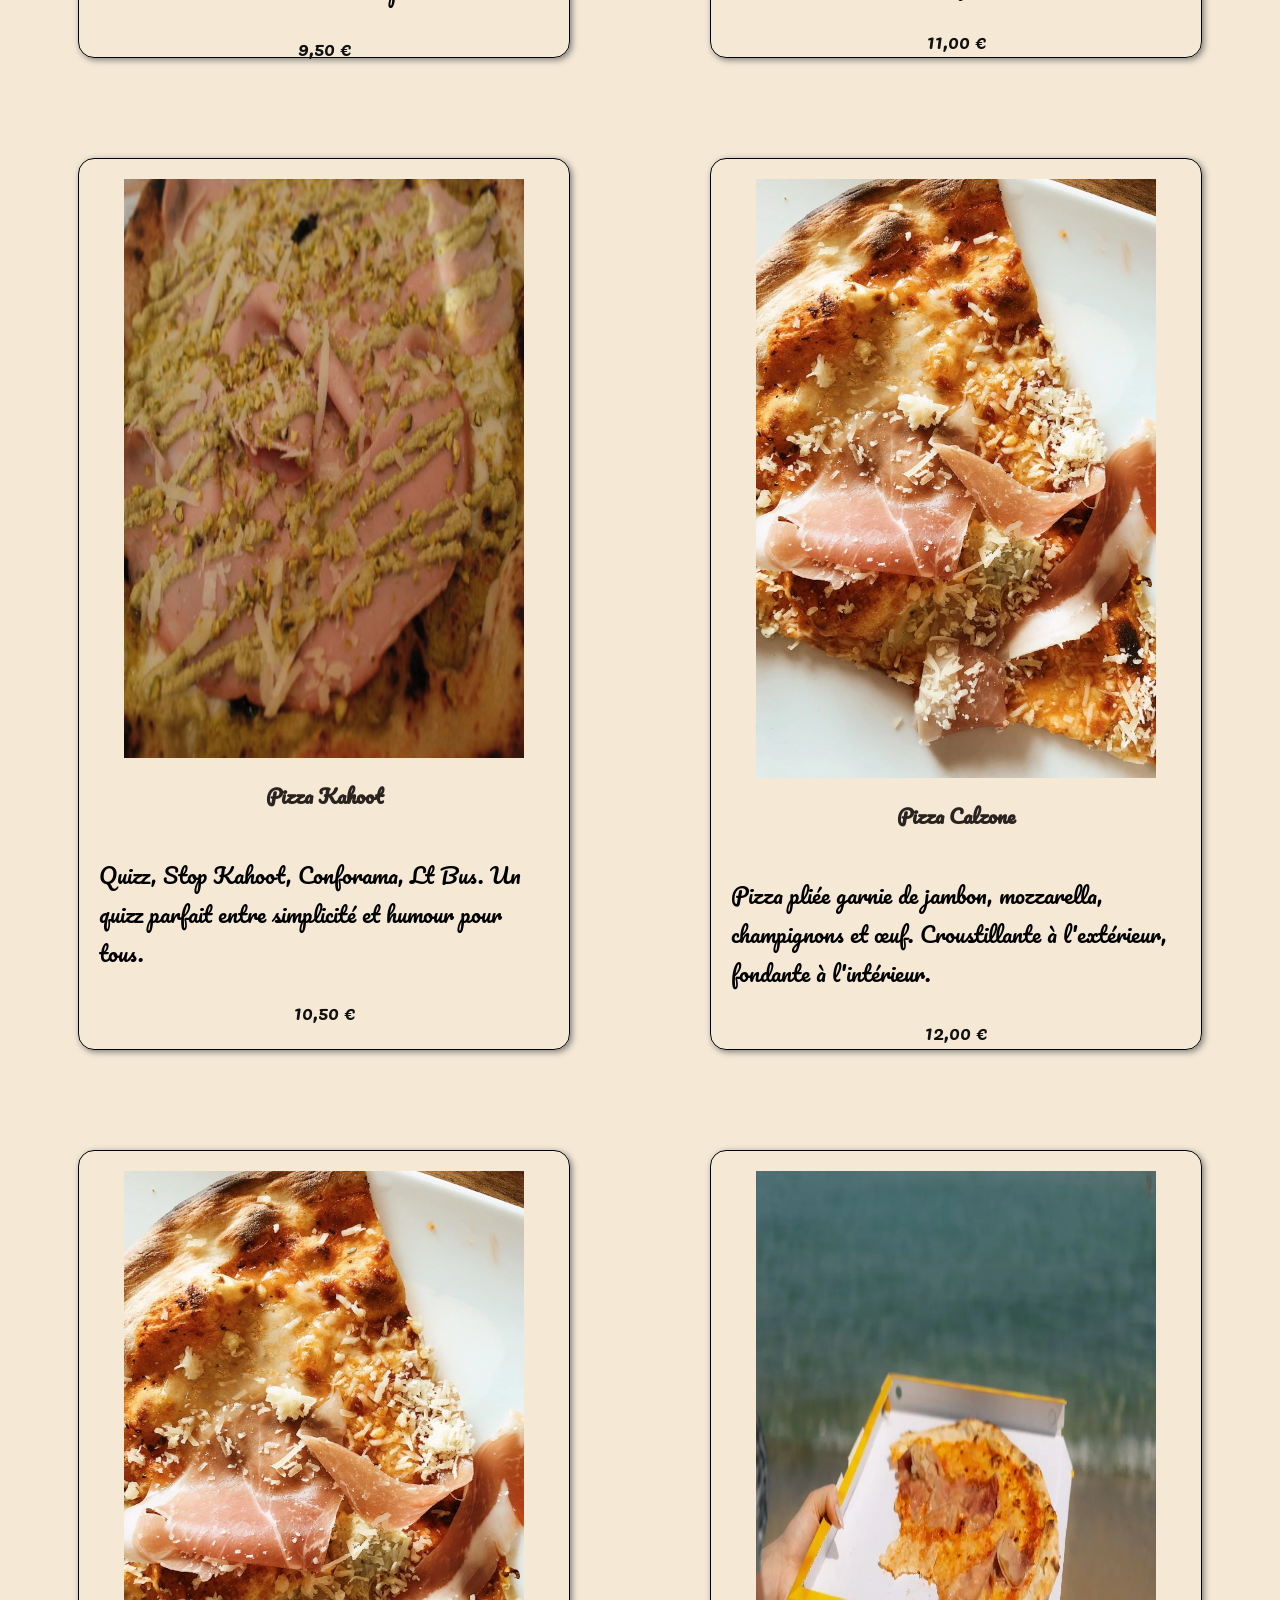
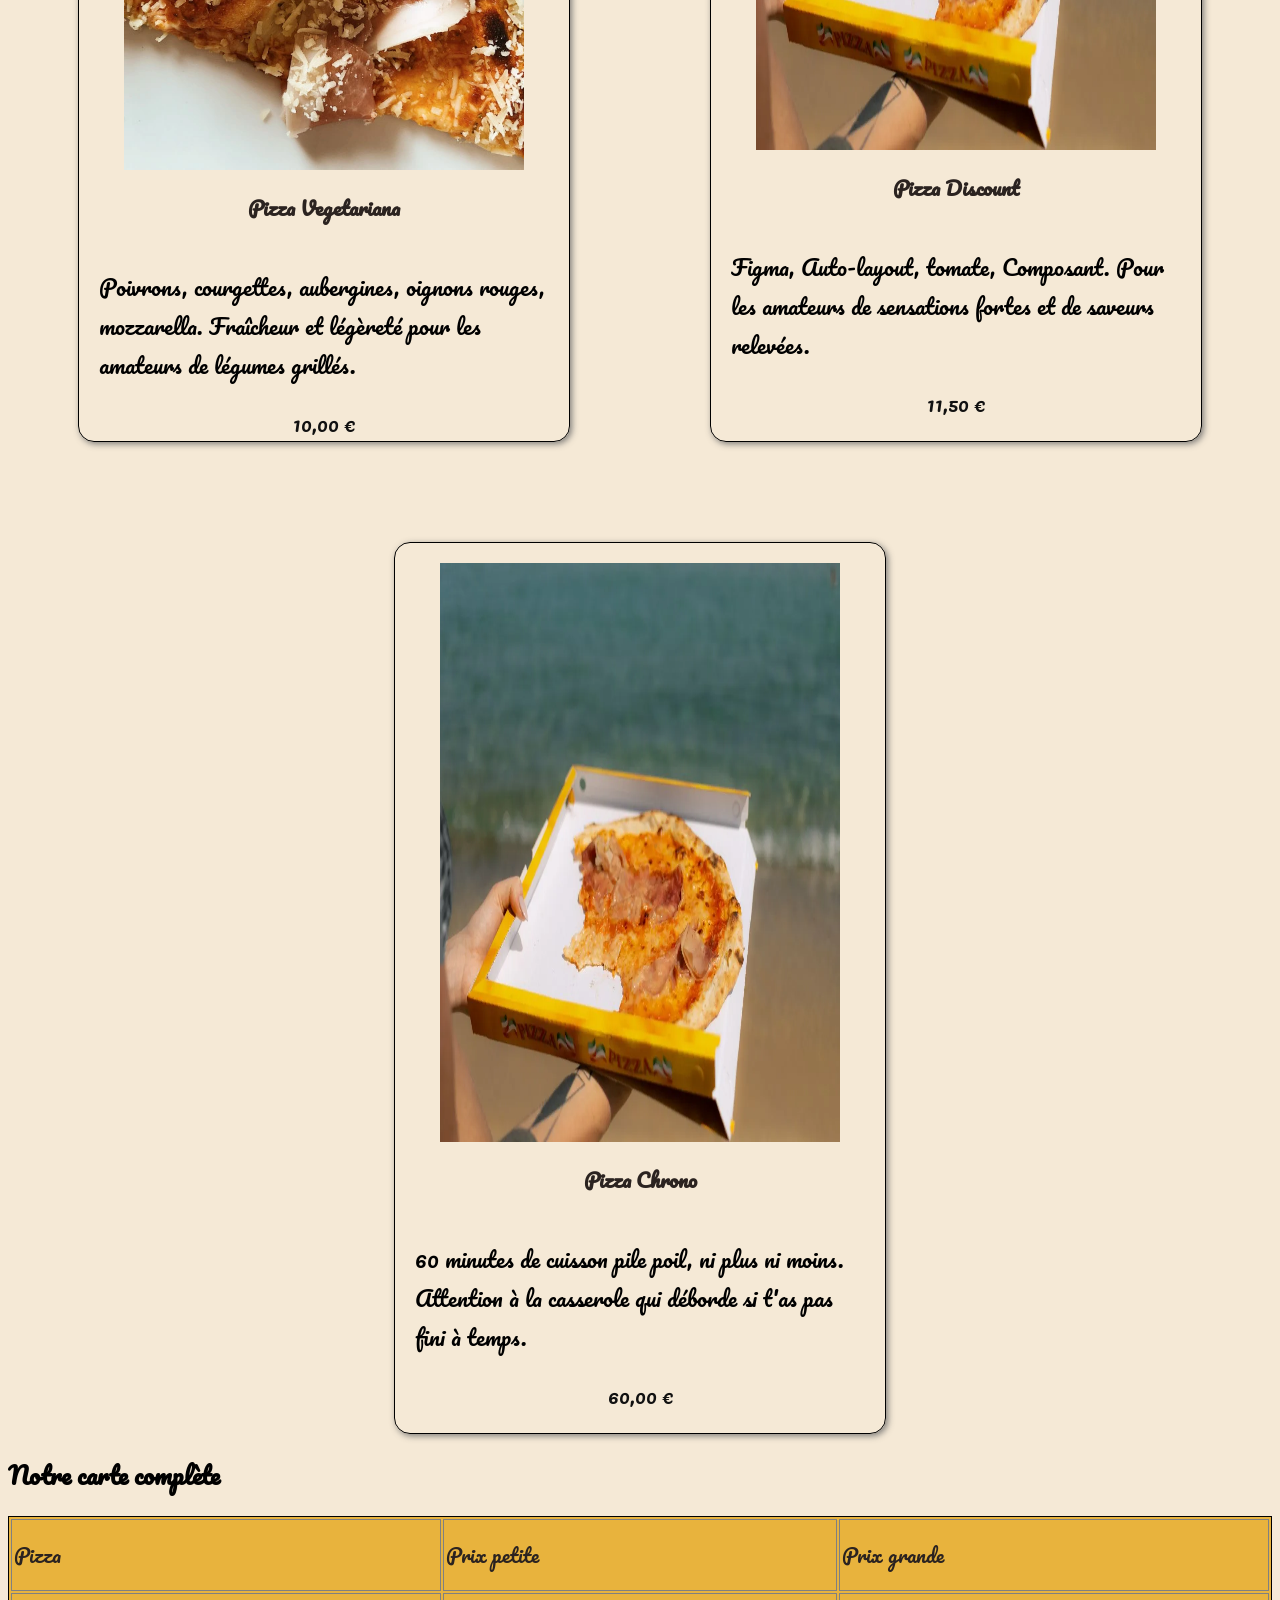
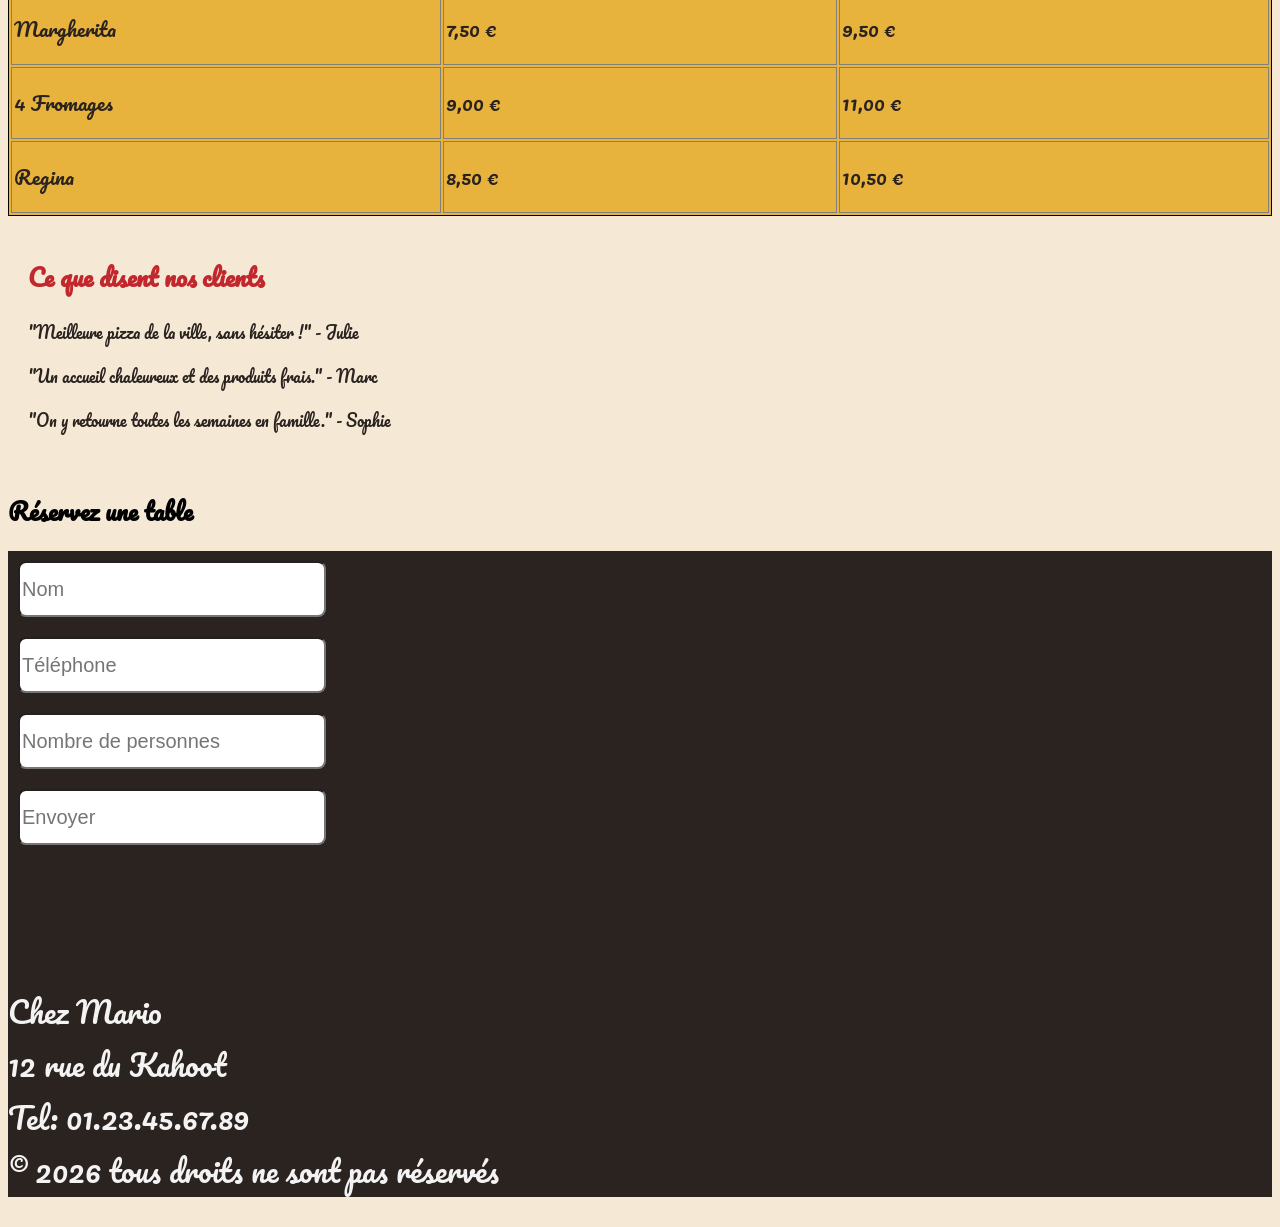
==== commit 986a0288: "Amélioration du site" ====
--- a/index.html
+++ b/index.html
@@ -33,14 +33,17 @@
     </div>
   </div>
 
-  <div class="cards">
+  
+<div class="cards">
     <div class="card" id="card1">
+      <div class="bandeau">
       <img src="img/pizza01.webp" alt="pizza">
       <h3>Pizza Margherita</h3>
+      </div>
       <p>Tomate, mozzarella, basilic frais, huile d'olive extra vierge. Un grand classique italien préparé selon la
         recette traditionnelle napolitaine.</p>
       <span class="price">9,50 €</span>
-    </div>
+    </div> 
 
     <div class="card" id="card2">
 
--- a/style.css
+++ b/style.css
@@ -22,6 +22,7 @@
 
 .logoMario {
   height: 200px;
+  overflow-x: hidden;
 }
 
 .logoPizza {
@@ -76,13 +77,16 @@
   font-family: nunito;
 }
 
-.cards {
-  display: grid;
-  grid-template-columns: repeat(3, 1fr);
-  grid-template-rows: repeat(2, 1fr);
-  gap: 50px;
-  margin-left: 100px;
-}
+.cards{
+      display: flex;
+    flex-wrap: wrap;
+    justify-content: space-around;
+    flex-direction: row;
+}
+
+
+ 
+ 
 
 .card h3 {
   font-size: 20px;
@@ -93,7 +97,7 @@
 
 .card p {
   font-size: 22px;
-  line-height: 0.7;
+  line-height: normal;
 }
 
 .card img {
@@ -111,6 +115,7 @@
   height: 850px;
   box-shadow: 2px 2px 6px rgba(102, 102, 102, 0.815);
   margin-top: 100px;
+      padding: 20px;
 }
 
 .card img {
